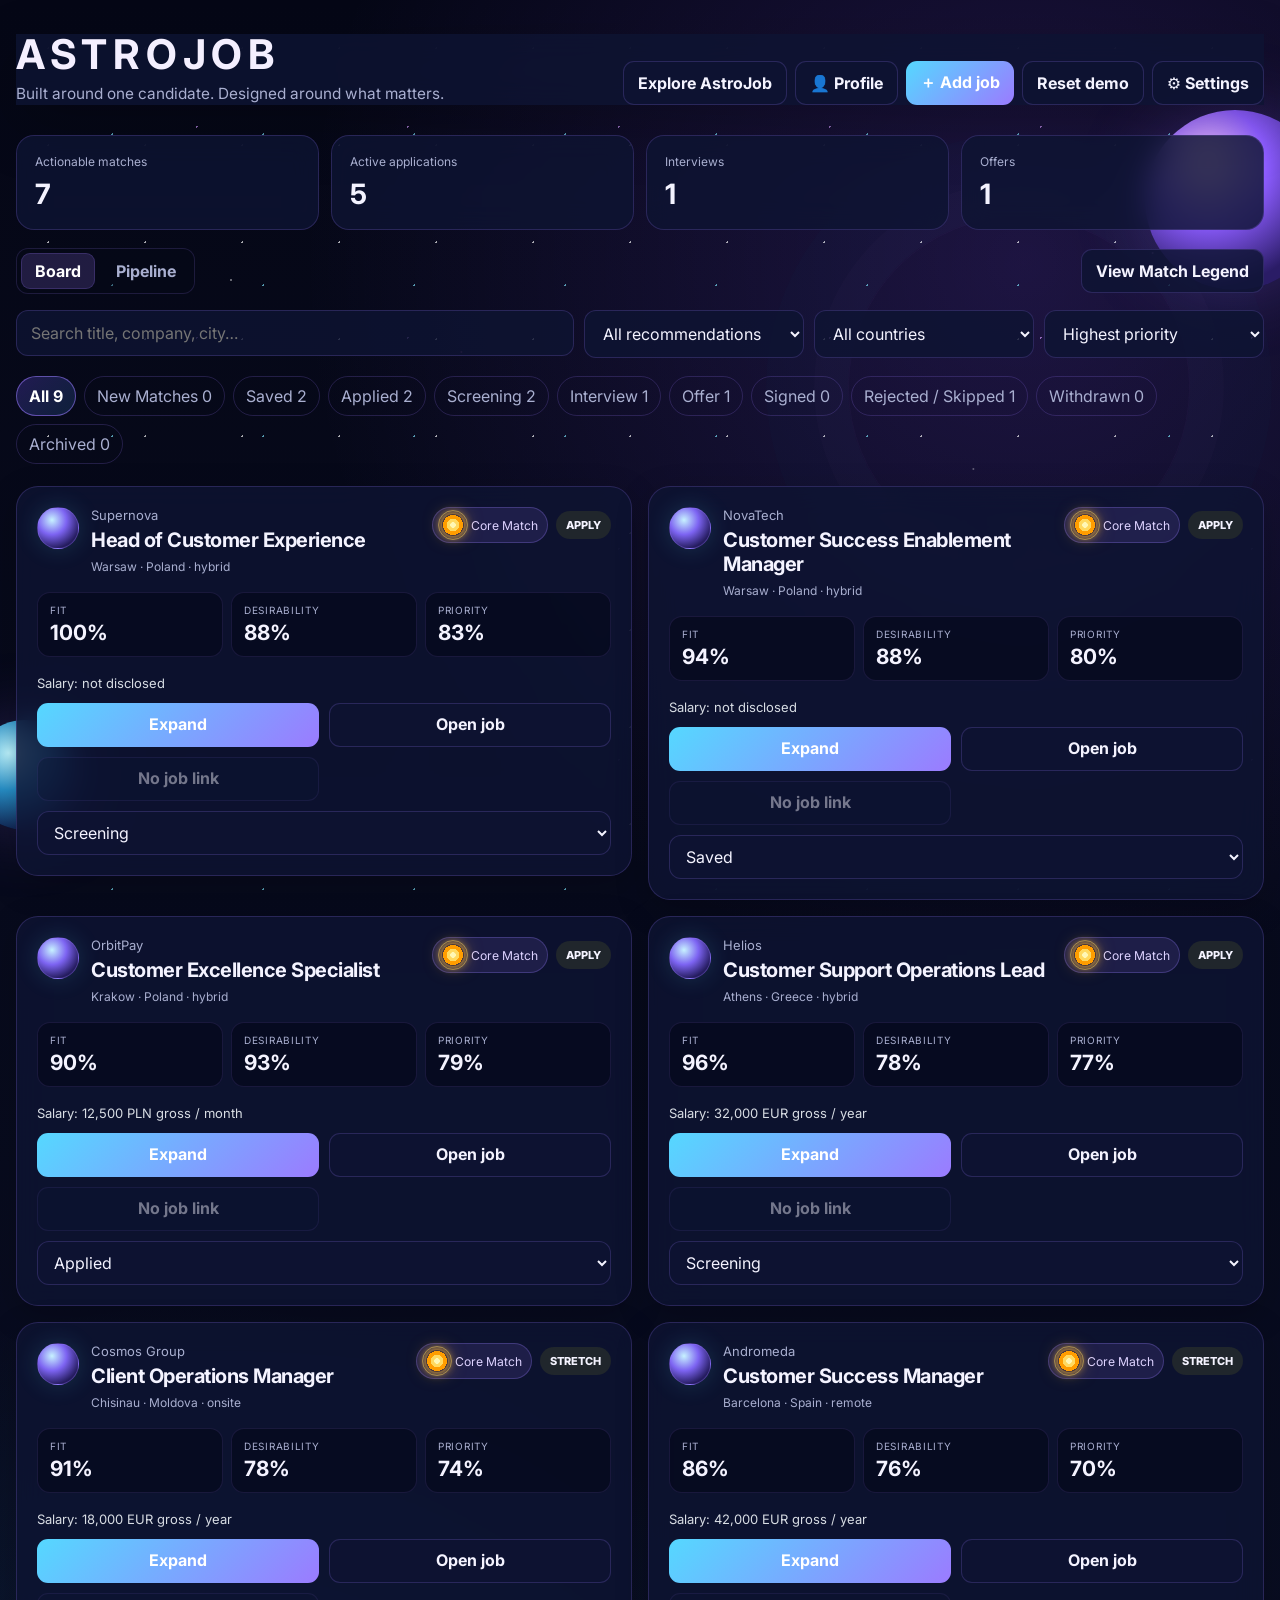
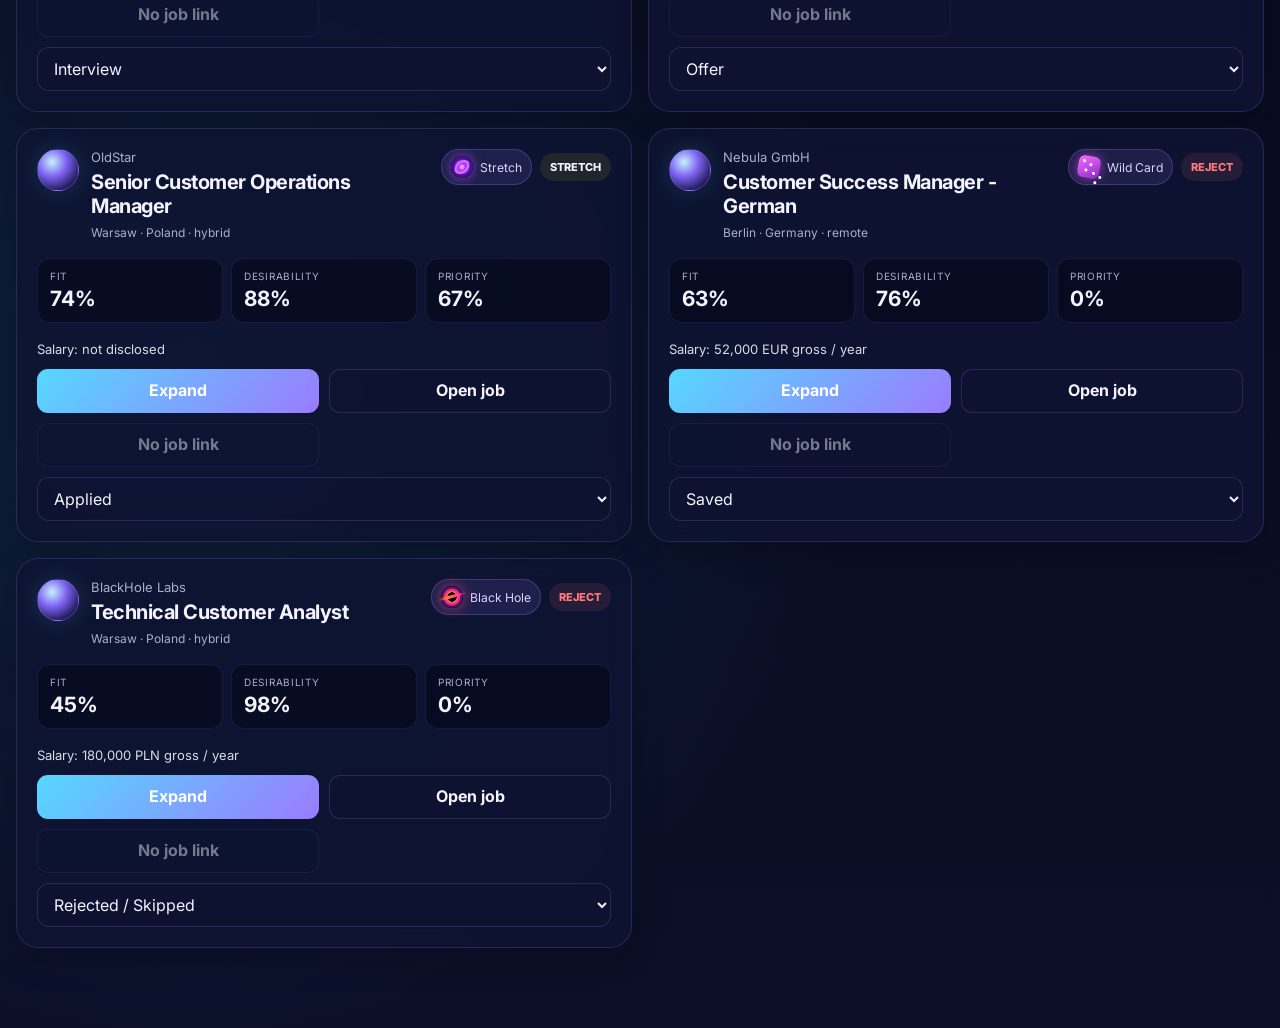
==== projects/astrojob/index.html @ c16ba562 "Expand AstroJob demo roadmap" ====
<!doctype html>
<html lang="en">
<head>
  <meta charset="utf-8" />
  <meta name="viewport" content="width=device-width, initial-scale=1" />
  <title>AstroJob — Personal Job Search</title>
  <link rel="preconnect" href="https://fonts.googleapis.com">
  <link rel="preconnect" href="https://fonts.gstatic.com" crossorigin>
  <link href="https://fonts.googleapis.com/css2?family=Inter:wght@400;500;600;700;800&display=swap" rel="stylesheet">
  <link rel="stylesheet" href="app/board-demo-20260912.css?v=20260912-recover" />
  <link rel="icon" href="data:image/svg+xml,%3Csvg xmlns='http://www.w3.org/2000/svg' viewBox='0 0 64 64'%3E%3Cdefs%3E%3CradialGradient id='g'%3E%3Cstop stop-color='%23f6b7ff'/%3E%3Cstop offset='.55' stop-color='%23936cff'/%3E%3Cstop offset='1' stop-color='%233c2b78'/%3E%3C/radialGradient%3E%3C/defs%3E%3Ccircle cx='32' cy='32' r='15' fill='url(%23g)'/%3E%3Cellipse cx='32' cy='32' rx='28' ry='10' fill='none' stroke='%23d9c4ff' stroke-width='3' transform='rotate(-15 32 32)'/%3E%3Ccircle cx='49' cy='19' r='2' fill='%23fff'/%3E%3C/svg%3E">
</head>
<body><section id="authGate" class="auth-gate" hidden style="display:none"><div class="auth-card"><div class="eyebrow astro-title auth-logo">ASTROJOB</div><p class="auth-kicker">PERSONAL MISSION CONTROL</p><h1>Your job search.<br>Your universe.</h1><p class="auth-copy">Sign in to access your private application board.</p><form id="authForm"><label>Email<input id="authEmail" type="email" autocomplete="email" required placeholder="you@example.com"></label><label>Password<input id="authPassword" type="password" autocomplete="current-password" required minlength="6" placeholder="••••••••"></label><button id="authSubmit" class="button primary" type="submit">Sign in</button><button id="signUpButton" class="button secondary" type="button">Create my account</button><p id="authMessage" class="auth-message"></p></form></div></section><div id="appRoot"><div class="stars"></div><div class="planet planet-one"></div><div class="planet planet-two"></div>
  <div class="satellite-flight" aria-hidden="true" style="position:fixed;left:-140px;bottom:-100px;width:110px;height:72px;pointer-events:none;">
    <svg class="satellite" viewBox="0 0 140 90" width="110" height="72" role="presentation" style="width:110px;height:72px;display:block;">
      <defs>
        <linearGradient id="satBody" x1="0" x2="1"><stop offset="0" stop-color="#d9d5ef"/><stop offset="1" stop-color="#8576ba"/></linearGradient>
        <linearGradient id="satPanel" x1="0" x2="1"><stop offset="0" stop-color="#7b63cf"/><stop offset="1" stop-color="#35285f"/></linearGradient>
      </defs>
      <g transform="translate(70 45) rotate(-18)">
        <rect x="-22" y="-12" width="44" height="24" rx="7" fill="url(#satBody)" stroke="#f1c7ee" stroke-opacity=".45"/>
        <circle cx="0" cy="0" r="8" fill="#2f2748" stroke="#c9b9ff" stroke-width="2"/>
        <rect x="-61" y="-15" width="31" height="30" rx="3" fill="url(#satPanel)" stroke="#b8a8ff" stroke-opacity=".5"/>
        <rect x="30" y="-15" width="31" height="30" rx="3" fill="url(#satPanel)" stroke="#b8a8ff" stroke-opacity=".5"/>
        <path d="M-30 0H-22M22 0H30M0-12V-25" stroke="#d6cff4" stroke-width="3" stroke-linecap="round"/>
        <circle cx="0" cy="-29" r="5" fill="#f0b7dc"/>
      </g>
    </svg>
  </div>
  <main class="shell">
    <header class="topbar">
      <div>
        <div class="eyebrow astro-title">ASTROJOB</div>
        <p class="subtitle astro-tagline">Built around one candidate. Designed around what matters.</p>
      </div>
      <div class="top-actions">
        <button id="howItWorksButton" class="button secondary">Explore AstroJob</button>
        <button id="profileButton" class="button secondary">👤 Profile</button>
        <button id="addJobButton" class="button primary">＋ Add job</button>
        <button id="signOutButton" class="button secondary">Reset demo</button>
        <button id="settingsButton" class="button secondary">⚙ Settings</button>
        <input id="importFile" type="file" accept="application/json" hidden>
        <input id="jobAgentFile" type="file" accept="application/json" hidden>
      </div>
    </header>
    <section class="stats" id="stats" aria-label="Board summary"></section>
    <div class="view-row">
      <nav class="view-switch" id="viewSwitch" aria-label="AstroJob view">
        <button type="button" id="boardViewButton" class="view-button active" data-view="board">Board</button>
        <button type="button" id="pipelineViewButton" class="view-button" data-view="pipeline">Pipeline</button>
      </nav>
      <button type="button" id="matchLegendButton" class="button secondary match-legend-button">View Match Legend</button>
    </div>
    <section class="controls">
      <label class="search-wrap"><span class="sr-only">Search jobs</span><input id="searchInput" type="search" placeholder="Search title, company, city…" /></label>
      <select id="decisionFilter" aria-label="Filter by decision">
        <option value="all">All recommendations</option><option value="APPLY_NOW">Apply now</option><option value="APPLY">Apply</option><option value="STRETCH">Stretch</option><option value="MAYBE">Maybe</option><option value="REJECT">Rejected by rules</option>
      </select>
      <select id="countryFilter" aria-label="Filter by country"><option value="all">All countries</option></select>
      <select id="sortBy" aria-label="Sort jobs"><option value="priority">Highest priority</option><option value="fit">Highest fit</option><option value="newest">Newest found</option></select>
    </section>
    <nav class="tabs" id="tabs" aria-label="Application status"></nav>
    <section id="jobsGrid" class="jobs-grid" aria-live="polite"></section>
    <section id="pipelineView" class="pipeline-view" hidden aria-live="polite"></section>
    <div id="emptyState" class="empty-state" hidden>
      <strong>No jobs here yet.</strong>
      <span>Add a role and AstroJob will score it against your profile and hard rules.</span>
      <button id="emptyAddButton" class="button primary">＋ Add your first job</button>
      <button id="loadDemoButton" class="button secondary">Load demo jobs</button>
    </div>
  </main>
  <template id="jobCardTemplate">
    <article class="job-card">
      <div class="card-head">
        <div class="company-mark" aria-hidden="true"></div>
        <div class="job-title-wrap"><div class="job-company"></div><h2 class="job-title"></h2><div class="job-meta"></div></div>
        <div class="badge-stack"><div class="taxonomy-badge"></div><div class="priority-badge"></div></div>
      </div>
      <div class="scores"><div class="score"><span>Fit</span><strong class="fit-score"></strong></div><div class="score"><span>Desirability</span><strong class="desirability-score"></strong></div><div class="score"><span>Priority</span><strong class="priority-score"></strong></div></div>
      <div class="salary-row"></div><div class="flags"></div>
<div class="intel-panel">
 <div class="intel-scores"><div><span>Tech fit</span><strong class="tech-fit">—</strong></div><div><span>Role fit</span><strong class="role-fit">—</strong></div><div><span>Seniority fit</span><strong class="seniority-fit">—</strong></div><div><span>Language fit</span><strong class="language-fit">—</strong></div></div>
 <div class="intel-section"><h3>Tech Stack / Systems</h3><div class="tech-badges intel-badges"></div></div>
 <div class="intel-columns">
  <div><h3>Matched Skills</h3><div class="matched-badges intel-badges"></div></div>
  <div><h3>Languages Mentioned</h3><div class="language-badges intel-badges"></div></div>
  <div><h3>Mentioned Experience</h3><div class="experience-badges intel-badges"></div></div>
</div>
<div class="intel-section gap-section"><h3>Gaps to Fill</h3><div class="gap-badges intel-badges"></div></div>
</div>
      <details class="match-details"><summary>Why this match</summary><div class="details-grid"><div><h3>Strong signals</h3><ul class="reasons-list"></ul></div><div><h3>Watch-outs</h3><ul class="gaps-list"></ul></div></div></details>
      <div class="job-notes-preview"></div>
      <div class="card-actions">
        <button type="button" class="button primary expand-job">Expand</button>
        <button type="button" class="button secondary open-job">Open job</button>
        <a class="button secondary apply-link" target="_blank" rel="noopener">Open job link</a>
        <button type="button" class="button secondary insight-job">Add additional insights</button>
        <select class="status-select" aria-label="Update job status">
          <option value="new">New</option><option value="saved">Saved</option><option value="applied">Applied</option><option value="screening">Screening</option><option value="interview">Interview</option><option value="offer">Offer</option><option value="signed">Signed</option><option value="rejected">Rejected / Skipped</option><option value="withdrawn">Withdrawn</option><option value="archived">Archived</option>
        </select>
        <input type="text" class="withdrawal-reason" placeholder="Reason (optional)" aria-label="Withdrawal reason" maxlength="240" hidden>
      </div>
    </article>
  </template>

  <dialog id="jobDetailDialog" class="job-detail-dialog">
      <div class="job-detail-shell">
        <button type="button" id="closeJobDetailDialog" class="job-detail-close" aria-label="Close">×</button>
        <div id="jobDetailContent"></div>
      </div>
    </dialog>

  <dialog id="jobDialog" class="job-dialog">
    <form id="jobForm" method="dialog">
      <div class="dialog-head">
        <div>
          <div class="eyebrow">ASTROJOB INPUT</div>
          <h2 id="dialogTitle">Add a job</h2>
        </div>
        <button type="button" id="closeDialog" class="icon-button" aria-label="Close">×</button>
      </div>

      <input type="hidden" id="jobId">
      <div class="form-grid">
        <label class="wide">Job URL
  <div class="url-import-row">
    <input id="jobUrl" type="url" placeholder="https://..." />
    <button type="button" id="importJobUrl" class="button secondary">✨ Import from link</button>
  </div>
  <small id="importJobStatus" class="import-job-status"></small>
</label>
        <label>Job title<input id="jobTitle" required /></label>
        <label>Company<input id="jobCompany" required /></label>
        <label>Country<input id="jobCountry" required placeholder="Poland" /></label>
        <label>City<input id="jobCity" placeholder="Warsaw" /></label>
        <label>Work model<select id="jobWorkModel"><option>On-site</option><option>Hybrid</option><option selected>Remote</option></select></label>
        <label>Posted date<input id="jobPostedAt" type="date" /></label>
        <label>Renewed / reposted<input id="jobRenewedAt" type="date" /></label>
        <label>Salary currency<select id="jobCurrency"><option value="">Undisclosed</option><option>PLN</option><option>EUR</option><option>USD</option><option>GBP</option></select></label>
        <label>Monthly gross<input id="jobMonthly" type="number" min="0" step="1" placeholder="10000" /></label>
        <label>Annual gross<input id="jobAnnual" type="number" min="0" step="1" placeholder="120000" /></label>
        <label>Personal interest<select id="jobInterest"><option value="love">Love this</option><option value="positive" selected>Interested</option><option value="neutral">Neutral</option><option value="low">Not excited</option></select></label>
        <label>Next action date<input id="jobNextAction" type="date" /></label>
        <label class="wide">Languages mentioned<input id="jobLanguages" placeholder="English, Romanian" /></label>
        <label class="wide">Description / requirements<textarea id="jobDescription" rows="8" placeholder="Paste the job description here. AstroJob scores this text."></textarea></label>
        <label class="wide">Your notes<textarea id="jobNotes" rows="4" placeholder="Recruiter, salary discussion, interview notes, concerns, follow-up..."></textarea></label>
      </div>
      <div class="dialog-score" id="dialogScore">Fill in the role and AstroJob will score it when you save.</div>
      <div class="dialog-actions">
        <button type="button" id="deleteJobButton" class="button danger" hidden>Delete</button>
        <div class="dialog-actions-right">
          <button type="button" id="cancelDialog" class="button secondary">Cancel</button>
          <button type="submit" class="button primary">Save & score</button>
        </div>
      </div>
    </form>
  </dialog>
  <dialog id="profileDialog" class="job-dialog profile-dialog">
    <form id="profileForm" method="dialog">
      <div class="dialog-head">
        <div><div class="eyebrow">CANDIDATE PROFILE</div><h2>Your AstroJob profile</h2></div>
        <button type="button" id="closeProfileDialog" class="icon-button" aria-label="Close">×</button>
      </div>
      <p class="profile-help">These settings drive scoring. Edit them whenever your goals, skills or location preferences change.</p>
      <div class="profile-grid">
        <label class="wide">Role families<textarea id="profileRoleFamilies" rows="5" placeholder="customer success, onboarding, operations..."></textarea></label>
        <label class="wide">Strong signals<textarea id="profileStrongSignals" rows="5" placeholder="renewals, Salesforce, CSAT..."></textarea></label>
        <label>Known languages<input id="profileLanguages" placeholder="English, Romanian, Russian, Greek"></label>
        <label>Relevant experience years<input id="profileExperienceYears" type="number" min="0" max="40" step="1"></label>
        <label class="wide">Profile skills<textarea id="profileSkills" rows="5"></textarea></label>
        <label class="wide">Hard technical rejects<input id="profileHardTech" placeholder="python required, advanced python required"></label>
        <label>Max posting age (days)<input id="profileFreshness" type="number" min="1" max="180"></label>
      </div>
      <div class="dialog-actions">
        <button type="button" id="resetProfileButton" class="button secondary">Reset to default</button>
        <div class="dialog-actions-right">
          <button type="button" id="cancelProfileDialog" class="button secondary">Cancel</button>
          <button type="submit" class="button primary">Save profile & rescore</button>
        </div>
      </div>
    </form>
  </dialog></div>

  <dialog id="howItWorksDialog" class="job-dialog how-it-works-dialog">
    <div class="dialog-head">
      <div>
        <div class="eyebrow">ASTROJOB DEMO</div>
        <h2>Explore AstroJob</h2>
      </div>
      <button type="button" id="closeHowItWorksDialog" class="icon-button" aria-label="Close">×</button>
    </div>
    <div class="how-it-works-content">
      <section>
        <h3>What is AstroJob?</h3>
        <p>AstroJob is a candidate-first job search and application workspace. It brings job discovery, fit analysis, application tracking and candidate context into one place, then scores each role against the candidate profile instead of treating every vacancy as equally relevant.</p>
      </section>
      <section>
        <h3>Why was it built?</h3>
        <p>It started as a practical solution to a messy job search: too many roles, different salary and location rules, repeated comparisons, application notes spread across tools, and important experience that a job description or CV match can easily miss. AstroJob was built to make those decisions faster, more consistent and more personal.</p>
      </section>
      <section>
        <h3>How we currently use it</h3>
        <p>A candidate profile defines role families, skills, languages, experience, hard rules and preferences. Jobs can be added manually or imported from a link, then AstroJob parses the role, scores the match and classifies it as Core Match, Transferable, Stretch, Wild Card or Black Hole. The Board is used for discovery and comparison; the Pipeline tracks application progress. Additional Insights can add missing context, rescore a role and save that knowledge to the candidate Memory Core for future matches.</p>
      </section>
      <section>
        <h3>What we intend to add</h3>
        <p>The product is still in Beta. Planned development focuses on smarter and more reliable job-link parsing, automatic job search based on candidate profile criteria, automatic importing from job websites, richer interview tracking, stronger candidate-memory use, improved scoring explanations, application analytics and more automation around the journey from discovering a role to managing the interview process.</p>
      </section>
      <section class="manual-section">
        <h3>Quick user manual</h3>
        <ol>
          <li><strong>Open Profile</strong> to see the candidate information AstroJob uses when evaluating roles.</li>
          <li><strong>Add Job</strong> to enter a role manually or paste a job link and try automatic parsing.</li>
          <li><strong>Check the Board</strong> to compare jobs, scores and match classifications at a glance.</li>
          <li><strong>Expand a job</strong> to see the full fit analysis, gaps, matched skills and supporting detail.</li>
          <li><strong>Add Additional Insights</strong> inside the expanded job when AstroJob is missing relevant candidate experience. The job is rescored and the insight becomes reusable candidate memory.</li>
          <li><strong>Use Pipeline</strong> to track roles through Saved, Applied, Screening, Interview, Offer and later stages. Cards can be moved between stages.</li>
          <li><strong>View Match Legend</strong> whenever you want a quick explanation of the five match types.</li>
          <li><strong>Reset demo</strong> to clear your local changes and restore the original sample jobs.</li>
        </ol>
      </section>
      <div class="demo-privacy-note"><strong>Safe to explore:</strong> this demo uses sample data and stores your demo changes locally in your browser. It does not modify the private AstroJob workspace.</div>
    </div>
  </dialog>

  <dialog id="matchLegendDialog" class="job-dialog match-legend-dialog">
    <div class="dialog-head">
      <div>
        <div class="eyebrow">MATCH LEGEND</div>
        <h2>How AstroJob classifies matches</h2>
      </div>
      <button type="button" id="closeMatchLegendDialog" class="icon-button" aria-label="Close">×</button>
    </div>
    <div class="match-legend-list cosmic-legend">
      <div class="legend-item"><span class="legend-orb core">☀</span><span><strong>Core Match</strong><small>Strong direct fit - prioritize</small></span></div>
      <div class="legend-item"><span class="legend-orb transferable">◒</span><span><strong>Transferable</strong><small>Strong adjacent experience</small></span></div>
      <div class="legend-item"><span class="legend-orb stretch">◉</span><span><strong>Stretch</strong><small>Good fit with some growth</small></span></div>
      <div class="legend-item"><span class="legend-orb wildcard">◆</span><span><strong>Wild Card</strong><small>Interesting non-obvious match</small></span></div>
      <div class="legend-item"><span class="legend-orb blackhole">◉</span><span><strong>Black Hole</strong><small>Poor fit or hard-rule conflict</small></span></div>
    </div>
  </dialog>

  <dialog id="settingsDialog" class="job-dialog settings-dialog">
    <div class="dialog-head">
      <div><div class="eyebrow">ASTROJOB SETTINGS</div><h2>Settings</h2></div>
      <button type="button" id="closeSettingsDialog" class="icon-button" aria-label="Close">×</button>
    </div>
    <p class="profile-help">Backup, restore and maintenance tools for your AstroJob workspace.</p>
    <div class="settings-list">
      <div class="settings-row"><div><strong>Export backup</strong><span>Download your saved jobs as a JSON backup.</span></div><button id="exportButton" class="button secondary">Export</button></div>
      <div class="settings-row"><div><strong>Import backup</strong><span>Restore jobs from an AstroJob JSON backup.</span></div><button id="importButton" class="button secondary">Import</button></div>
    </div>
  </dialog>

  <dialog id="insightDialog" class="job-dialog insight-dialog">
    <form id="insightForm" method="dialog">
      <div class="dialog-head">
        <div>
          <div class="eyebrow">MEMORY CORE</div>
          <h2>Add additional insights</h2>
        </div>
        <button type="button" id="closeInsightDialog" class="icon-button" aria-label="Close">×</button>
      </div>
      <p class="profile-help">Add context AstroJob does not know yet. This job will be rescored immediately, and the insight will become part of your candidate memory for future applications.</p>
      <input type="hidden" id="insightJobId">
      <label class="wide insight-label">What should AstroJob know?
        <textarea id="insightText" rows="7" maxlength="3000" placeholder="Example: I have managed executive stakeholders and multi-team escalations at June Homes, including Product, Engineering, Finance and Legal."></textarea>
      </label>
      <div id="insightHistory" class="insight-history"></div>
      <div class="dialog-actions">
        <div></div>
        <div class="dialog-actions-right">
          <button type="button" id="cancelInsightDialog" class="button secondary">Cancel</button>
          <button type="submit" class="button primary">Save to Memory Core & rescore</button>
        </div>
      </div>
    </form>
  </dialog>
  <script type="module" src="app/board-demo-20260912.js?v=20260912-recover"></script>
</body>
</html>
---- projects/astrojob/app/board-demo-20260912.css ----
:root {
  --bg: #0b0d10;
  --panel: #12151a;
  --panel-2: #171b21;
  --line: #272d36;
  --text: #f3f5f7;
  --muted: #9ca5b3;
  --accent: #b9ff66;
  --accent-ink: #17200e;
  --danger: #ff7a7a;
  --warning: #ffd166;
  --radius: 18px;
}
* { box-sizing: border-box; }
body {
  margin: 0;
  min-height: 100vh;
  font-family: Inter, system-ui, -apple-system, BlinkMacSystemFont, "Segoe UI", sans-serif;
  background: radial-gradient(circle at 12% 0%, #172119 0, transparent 32%), var(--bg);
  color: var(--text);
}
button, input, select { font: inherit; }
.shell { width: calc(100vw - 32px); max-width: none; margin: 0 16px; padding: 34px 0 80px; }
.topbar { display: flex; justify-content: space-between; gap: 24px; align-items: flex-end; }
.eyebrow { color: var(--accent); font-size: 12px; font-weight: 800; letter-spacing: .18em; }
h1 { margin: 8px 0 8px; font-size: clamp(34px, 5vw, 62px); line-height: .98; letter-spacing: -.055em; }
.subtitle { margin: 0; color: var(--muted); max-width: 750px; }
.stats { display: grid; grid-template-columns: repeat(4, minmax(0,1fr)); gap: 12px; margin: 30px 0 18px; }
.stat { padding: 18px; border: 1px solid var(--line); background: rgba(18,21,26,.78); border-radius: var(--radius); }
.stat span { display:block; color: var(--muted); font-size: 12px; margin-bottom: 8px; }
.stat strong { font-size: 28px; letter-spacing: -.03em; }
.controls { display: grid; grid-template-columns: minmax(250px, 1fr) repeat(3, minmax(150px, 220px)); gap: 10px; margin-bottom: 16px; }
input, select { width: 100%; background: var(--panel); color: var(--text); border: 1px solid var(--line); border-radius: 12px; padding: 12px 14px; outline: none; }
input:focus, select:focus { border-color: #8570dd; box-shadow: 0 0 0 3px rgba(155,123,255,.12); }
.tabs { display: flex; gap: 8px; flex-wrap: wrap; margin: 18px 0 22px; }
.tab { border: 1px solid var(--line); color: var(--muted); background: transparent; padding: 9px 12px; border-radius: 999px; cursor: pointer; }
.tab.active { color: #fff; font-weight: 700; }
.jobs-grid { display:grid; grid-template-columns:repeat(3,minmax(0,1fr)); gap:16px; width:100%; align-items:start; }
.job-card { border: 1px solid var(--line); border-radius: 22px; padding: 20px; }
.card-head { display: grid; grid-template-columns: 42px 1fr auto; gap: 12px; align-items: start; }
.company-mark { width: 42px; height: 42px; border-radius: 50%; background: radial-gradient(circle at 35% 30%,#c7f2ff,#7d64f2 38%,#251c5f 75%); border: 1px solid rgba(155,123,255,.35); box-shadow:0 0 25px rgba(85,216,255,.16); }
.job-company { color: var(--muted); font-size: 13px; margin-bottom: 5px; }
.job-title { margin: 0; font-size: 20px; letter-spacing: -.025em; }
.job-meta { color: var(--muted); font-size: 12px; margin-top: 7px; }
.badge-stack{display:flex;gap:8px;flex-wrap:wrap;align-items:center;justify-content:flex-end}
.taxonomy-badge{display:inline-flex;align-items:center;gap:7px;font-size:.76rem;padding:6px 9px;border-radius:999px;background:rgba(155,123,255,.13);border:1px solid rgba(155,123,255,.28);color:#ddd2ff}
.taxonomy-icon{width:22px;height:22px;border-radius:50%;display:inline-block;position:relative;flex:0 0 22px;box-shadow:0 0 12px rgba(255,255,255,.15)}
.taxonomy-icon.core-match{background:radial-gradient(circle at 50% 50%,#fff7b5 0 18%,#ffd95f 19% 40%,#ff9d00 41% 64%,rgba(255,157,0,.2) 65% 100%);box-shadow:0 0 10px #ffbb38,0 0 18px rgba(255,187,56,.55)}
.taxonomy-icon.core-match:after{content:'';position:absolute;inset:-4px;border-radius:50%;border:1px solid rgba(255,218,95,.45)}
.taxonomy-icon.transferable{background:radial-gradient(circle at 35% 30%,#6bf0ff 0 16%,#00a8dd 20% 44%,#073b70 50% 68%,#071629 72%);box-shadow:0 0 12px rgba(58,196,255,.6)}
.taxonomy-icon.transferable:after{content:'';position:absolute;left:-4px;right:-4px;top:9px;height:4px;border:2px solid rgba(62,217,255,.7);border-radius:50%;transform:rotate(-16deg)}
.taxonomy-icon.stretch{background:radial-gradient(circle at 50% 50%,#fb8cff 0 10%,#9d45ff 20% 40%,#4a0e93 52% 67%,#09051f 72%);box-shadow:0 0 12px rgba(176,78,255,.65)}
.taxonomy-icon.stretch:after{content:'';position:absolute;inset:4px;border-radius:50%;border:2px solid rgba(255,130,255,.75);transform:skew(-22deg)}
.taxonomy-icon.wild-card{border-radius:6px;background:linear-gradient(145deg,#f870ff,#8d26ca);box-shadow:0 0 12px rgba(235,90,255,.55);transform:rotate(10deg)}
.taxonomy-icon.wild-card:before,.taxonomy-icon.wild-card:after{content:'';position:absolute;width:3px;height:3px;border-radius:50%;background:#fff;box-shadow:7px 3px #fff,3px 9px #fff}
.taxonomy-icon.wild-card:before{left:4px;top:4px}.taxonomy-icon.wild-card:after{right:4px;bottom:4px}
.taxonomy-icon.black-hole{background:radial-gradient(circle,#050208 0 29%,#ff6a33 31% 38%,#f12983 42% 50%,#51156f 58% 65%,#060716 70%);box-shadow:0 0 13px rgba(255,64,128,.6)}
.taxonomy-icon.black-hole:after{content:'';position:absolute;left:-4px;right:-4px;top:9px;height:3px;border-radius:50%;background:linear-gradient(90deg,transparent,#ff7b37,#ff3ea5,transparent);transform:rotate(-15deg)}
.priority-badge { white-space: nowrap; border-radius: 999px; padding: 7px 10px; font-size: 11px; font-weight: 800; background: #20262c; }
.priority-badge.hot { background: linear-gradient(135deg,#ff72d2,#9b7bff); color:#fff; box-shadow:0 0 18px rgba(255,114,210,.22); }
.priority-badge.reject { color: var(--danger); background: rgba(255,122,122,.1); }
.scores { display: grid; grid-template-columns: repeat(3,1fr); gap: 8px; margin: 18px 0 12px; }
.score { padding: 11px 12px; background: rgba(5,7,22,.55); border: 1px solid rgba(154,123,255,.12); border-radius: 13px; }
.score span { display: block; color: var(--muted); font-size: 10px; text-transform: uppercase; letter-spacing: .07em; }
.score strong { display: block; font-size: 21px; margin-top: 4px; }
.salary-row { color: #d8dde4; font-size: 13px; margin: 8px 0; }
.flags { display:flex; gap:6px; flex-wrap:wrap; margin: 10px 0 2px; }
.flag { font-size: 10px; padding: 5px 7px; border-radius: 7px; background: rgba(255,209,102,.1); color: var(--warning); border: 1px solid rgba(255,209,102,.22); }
.match-details { border-top: 1px solid var(--line); border-bottom: 1px solid var(--line); margin: 15px 0; padding: 12px 0; }
.match-details summary { cursor:pointer; color:#dfe4ea; font-weight:600; font-size:13px; }
.details-grid { display:grid; grid-template-columns: 1fr 1fr; gap:20px; padding-top:12px; }
.details-grid h3 { font-size:11px; text-transform:uppercase; color:var(--muted); letter-spacing:.07em; margin:0 0 8px; }
ul { margin:0; padding-left:18px; color:#c9d0d9; font-size:12px; line-height:1.55; }
.card-actions { display:grid; grid-template-columns: 1fr 180px; gap:10px; align-items:center; }
.button { display:inline-flex; justify-content:center; align-items:center; text-decoration:none; border:0; border-radius:11px; padding:11px 14px; cursor:pointer; font-weight:700; }
.button.primary { background: linear-gradient(135deg,#55d8ff,#9b7bff); color: #fff; }
.button.secondary { color: var(--text); background: var(--panel); border:1px solid var(--line); }
.apply-link.disabled { pointer-events:none; opacity:.45; }
.empty-state { padding: 70px 20px; text-align:center; color:var(--muted); border:1px dashed var(--line); border-radius:var(--radius); }
.sr-only { position:absolute; width:1px; height:1px; padding:0; margin:-1px; overflow:hidden; clip:rect(0,0,0,0); white-space:nowrap; border:0; }

:root{--space:#050716;--space2:#0b1028;--panel:rgba(14,20,50,.82);--line:rgba(154,123,255,.2);--glow:#9b7bff;--cyan:#55d8ff;--pink:#ff72d2;--text:#f4f3ff;--muted:#a9afd0}
body{background:radial-gradient(circle at 80% 10%,rgba(137,76,255,.18),transparent 28%),radial-gradient(circle at 15% 75%,rgba(42,176,255,.12),transparent 30%),linear-gradient(180deg,var(--space),var(--space2));color:var(--text);min-height:100vh;position:relative;overflow-x:hidden}
.stars{position:fixed;inset:0;pointer-events:none;opacity:.65;background-image:radial-gradient(circle,#fff 1px,transparent 1px),radial-gradient(circle,#7ee8ff 1px,transparent 1px),radial-gradient(circle,#d39cff 1px,transparent 1px);background-size:97px 97px,151px 151px,211px 211px;background-position:0 0,37px 59px,91px 21px;z-index:-3}
.planet{position:fixed;border-radius:50%;pointer-events:none;z-index:-2;filter:blur(.1px);box-shadow:0 0 70px rgba(149,104,255,.25)}
.planet-one{width:180px;height:180px;right:-45px;top:110px;background:radial-gradient(circle at 35% 30%,#ffd2ff,#8c5cff 34%,#2a1c66 72%)}
.planet-two{width:110px;height:110px;left:-30px;bottom:70px;background:radial-gradient(circle at 35% 30%,#bdf5ff,#278fc7 35%,#10204e 75%)}
header,.job-card,.stat{background:var(--panel)!important;border-color:var(--line)!important;backdrop-filter:blur(14px)}
header{box-shadow:0 20px 60px rgba(0,0,0,.22)}
h1{letter-spacing:-.04em;text-shadow:0 0 24px rgba(155,123,255,.25)}
.job-card{box-shadow:0 10px 34px rgba(0,0,0,.2);transition:.2s ease}
.job-card:hover{transform:translateY(-3px);border-color:rgba(155,123,255,.5)!important;box-shadow:0 14px 40px rgba(47,33,112,.32)}
.tab.active{background:linear-gradient(135deg,rgba(118,82,255,.25),rgba(64,170,255,.15))!important;border-color:rgba(155,123,255,.55)!important}
button,select,input,.apply-link{border-color:var(--line)!important}

@media (max-width: 920px) {
  .stats { grid-template-columns: repeat(2,1fr); }
  .controls { grid-template-columns: 1fr 1fr; }
  .jobs-grid { grid-template-columns: 1fr; }
}
@media (max-width: 600px) {
  .shell { width:calc(100vw - 24px); max-width:none; margin:0 12px; padding-top:24px; }
  .topbar { align-items:flex-start; flex-direction:column; }
  .controls { grid-template-columns:1fr; }
  .stats { grid-template-columns:1fr 1fr; }
  .card-head { grid-template-columns: 38px 1fr; }
  .badge-stack { grid-column:2; justify-content:flex-start; }
  .details-grid { grid-template-columns:1fr; }
  .card-actions { grid-template-columns:1fr; }
}
/* Ambient space motion — intentionally subtle and entirely behind the UI */
.stars{
  animation:starDrift 42s ease-in-out infinite alternate, starBreath 9s ease-in-out infinite;
}
.stars::before,
.stars::after{
  content:"";
  position:absolute;
  border-radius:50%;
  pointer-events:none;
}
.stars::before{
  width:340px;height:340px;
  right:7%;top:24%;
  border:1px solid rgba(190,153,255,.055);
  box-shadow:
    0 0 0 34px rgba(190,153,255,.025),
    0 0 0 82px rgba(85,216,255,.018);
  animation:orbitFloat 24s ease-in-out infinite alternate;
}
.stars::after{
  width:2px;height:2px;
  left:18%;top:31%;
  background:rgba(255,255,255,.8);
  box-shadow:
    18vw 8vh 0 rgba(255,114,210,.55),
    39vw -12vh 0 rgba(126,232,255,.55),
    58vw 21vh 0 rgba(255,255,255,.5),
    72vw -3vh 0 rgba(211,156,255,.55);
  animation:twinkleField 7s ease-in-out infinite;
}
.planet-one{animation:planetHoverOne 18s ease-in-out infinite alternate}
.planet-two{animation:planetHoverTwo 22s ease-in-out infinite alternate}
@keyframes starDrift{
  from{background-position:0 0,37px 59px,91px 21px}
  to{background-position:18px 10px,24px 74px,104px 8px}
}
@keyframes starBreath{0%,100%{opacity:.52}50%{opacity:.68}}
@keyframes twinkleField{0%,100%{opacity:.35}45%{opacity:.8}52%{opacity:.45}72%{opacity:.7}}
@keyframes orbitFloat{from{transform:translate3d(0,0,0) rotate(-5deg)}to{transform:translate3d(-22px,14px,0) rotate(5deg)}}
@keyframes planetHoverOne{from{transform:translate3d(0,0,0)}to{transform:translate3d(-12px,16px,0)}}
@keyframes planetHoverTwo{from{transform:translate3d(0,0,0)}to{transform:translate3d(14px,-12px,0)}}
@media(prefers-reduced-motion:reduce){
  .stars,.stars::before,.stars::after,.planet-one,.planet-two{animation:none!important}
}

/* Satellite pass */
.satellite-flight{
  position:fixed;left:-140px;bottom:-100px;width:110px;height:72px;
  z-index:-1;pointer-events:none;opacity:.86;
  filter:drop-shadow(0 0 14px rgba(202,157,255,.28));
  animation:satellitePass 14s linear infinite;
}
.satellite{width:100%;height:100%;display:block}
@keyframes satellitePass{
  0%{transform:translate(0,0) rotate(-8deg);opacity:0}
  2%{opacity:.88}
  26%{transform:translate(calc(100vw + 260px),calc(-100vh - 220px)) rotate(8deg);opacity:.88}
  29%{opacity:0}
  100%{transform:translate(calc(100vw + 260px),calc(-100vh - 220px)) rotate(8deg);opacity:0}
}
@media(max-width:700px){.satellite-flight{width:86px;height:56px;animation-duration:15s}}
@media(prefers-reduced-motion:reduce){.satellite-flight{display:none}}

/* AstroJob title hierarchy */
.astro-title{
  font-size:clamp(24px,3vw,38px);
  line-height:1;
  font-weight:700;
  letter-spacing:.14em;
  color:transparent;
  background:linear-gradient(105deg,#f4efff 0%,#f4efff 38%,#d9b8ff 46%,#fff 50%,#f0a9db 54%,#f4efff 62%,#f4efff 100%);
  background-size:240% 100%;
  background-position:120% 0;
  -webkit-background-clip:text;
  background-clip:text;
  animation:astroTitleSweep 12s ease-in-out infinite;
}
.mission-title{
  font-size:clamp(20px,2.4vw,30px);
  line-height:1.15;
  margin:.42rem 0 .55rem;
  font-weight:600;
  letter-spacing:-.025em;
}
@keyframes astroTitleSweep{
  0%,8%{background-position:120% 0}
  24%{background-position:-120% 0}
  100%{background-position:-120% 0}
}
@media(prefers-reduced-motion:reduce){
  .astro-title{animation:none;background-position:50% 0}
}

.astro-title{
  font-size:clamp(26px,3.2vw,42px);
  font-weight:700;
  letter-spacing:.14em;
}
.astro-tagline{
  margin-top:.5rem;
  font-size:clamp(13px,1.2vw,16px);
  line-height:1.45;
  max-width:680px;
}

/* Phase 1 — personal job tracker */
.top-actions{display:flex;gap:8px;flex-wrap:wrap;justify-content:flex-end}
.empty-state{display:flex;flex-direction:column;align-items:center;gap:12px}
.empty-state[hidden]{display:none}
.empty-state strong{font-size:18px;color:var(--text)}
.empty-state span{max-width:560px}
.job-notes-preview{min-height:0;color:var(--muted);font-size:12px;line-height:1.5;margin:10px 0 0}
.job-notes-preview:not(:empty){padding:10px 12px;border:1px solid rgba(154,123,255,.13);background:rgba(5,7,22,.38);border-radius:11px}

.button.danger{background:rgba(255,122,122,.11);border:1px solid rgba(255,122,122,.28);color:#ffaaaa}
.job-dialog{width:min(860px,calc(100% - 28px));max-height:90vh;border:1px solid rgba(154,123,255,.28);border-radius:24px;background:linear-gradient(180deg,rgba(13,17,42,.98),rgba(7,10,28,.98));color:var(--text);padding:0;box-shadow:0 30px 100px rgba(0,0,0,.6)}
.job-dialog::backdrop{background:rgba(2,3,12,.72);backdrop-filter:blur(8px)}
.job-dialog form{padding:24px}
.dialog-head{display:flex;justify-content:space-between;align-items:flex-start;gap:20px;margin-bottom:20px}
.dialog-head h2{margin:6px 0 0;font-size:30px}
.icon-button{width:38px;height:38px;border-radius:50%;border:1px solid var(--line);background:rgba(255,255,255,.03);color:var(--text);font-size:24px;cursor:pointer}
.form-grid{display:grid;grid-template-columns:repeat(2,minmax(0,1fr));gap:13px}
.form-grid label{display:grid;gap:7px;color:#cbd2e2;font-size:12px;font-weight:600}
.form-grid .wide{grid-column:1/-1}
textarea{width:100%;resize:vertical;background:var(--panel);color:var(--text);border:1px solid var(--line);border-radius:12px;padding:12px 14px;outline:none;font:inherit;line-height:1.5}
textarea:focus{border-color:#8570dd;box-shadow:0 0 0 3px rgba(155,123,255,.12)}
.dialog-score{margin-top:16px;padding:13px 15px;border-radius:13px;background:rgba(155,123,255,.08);border:1px solid rgba(155,123,255,.18);color:#dcd5ff;font-size:12px}
.dialog-actions{display:flex;justify-content:space-between;gap:12px;align-items:center;margin-top:18px}
.dialog-actions-right{display:flex;gap:8px;margin-left:auto}
@media(max-width:700px){
  .top-actions{justify-content:flex-start}
  .form-grid{grid-template-columns:1fr}
  .form-grid .wide{grid-column:auto}
  .card-actions{grid-template-columns:1fr}
  .job-dialog form{padding:18px}
}

/* Private authentication gate */
.auth-gate{min-height:100vh;display:grid;place-items:center;padding:24px;position:relative;z-index:5}
.auth-card{width:min(460px,100%);padding:34px;border:1px solid rgba(154,123,255,.28);border-radius:26px;background:linear-gradient(180deg,rgba(14,20,50,.94),rgba(7,10,28,.96));box-shadow:0 28px 90px rgba(0,0,0,.52);backdrop-filter:blur(18px)}
.auth-logo{font-size:42px!important}
.auth-kicker{margin:10px 0 24px;color:#a9afd0;font-size:11px;letter-spacing:.16em;font-weight:700}
.auth-card h1{font-size:clamp(34px,8vw,52px);margin:0 0 12px}
.auth-copy{color:var(--muted);margin:0 0 24px}
.auth-card form{display:grid;gap:12px}
.auth-card label{display:grid;gap:7px;color:#cbd2e2;font-size:12px;font-weight:600}
.auth-message{min-height:18px;margin:2px 0 0;color:#c9bfff;font-size:12px;line-height:1.45}
.auth-message.error{color:#ffaaaa}
.auth-message.success{color:#b9ffcc}

.auth-gate{min-height:100vh;display:grid;place-items:center;padding:24px;position:relative;z-index:5}
.auth-card{width:min(460px,100%);padding:34px;border:1px solid rgba(154,123,255,.28);border-radius:26px;background:linear-gradient(180deg,rgba(14,20,50,.94),rgba(7,10,28,.96));box-shadow:0 28px 90px rgba(0,0,0,.52);backdrop-filter:blur(18px)}
.auth-logo{font-size:42px!important}.auth-kicker{margin:10px 0 24px;color:#a9afd0;font-size:11px;letter-spacing:.16em;font-weight:700}
.auth-card h1{font-size:clamp(34px,8vw,52px);margin:0 0 12px}.auth-copy{color:var(--muted);margin:0 0 24px}
.auth-card form{display:grid;gap:12px}.auth-card label{display:grid;gap:7px;color:#cbd2e2;font-size:12px;font-weight:600}
.auth-message{min-height:18px;margin:2px 0 0;color:#c9bfff;font-size:12px;line-height:1.45}.auth-message.error{color:#ffaaaa}.auth-message.success{color:#b9ffcc}

/* intelligence-release: 2026-09-04 */

/* Intelligence Layer */
.intel-panel{margin:16px 0 4px;padding:15px;border:1px solid rgba(154,123,255,.18);border-radius:14px;background:rgba(5,7,22,.3)}
.intel-scores{display:grid;grid-template-columns:repeat(4,1fr);gap:8px;margin-bottom:15px}.intel-scores>div{padding:9px 10px;border:1px solid rgba(255,255,255,.06);border-radius:10px;background:rgba(255,255,255,.025)}.intel-scores span{display:block;font-size:9px;text-transform:uppercase;letter-spacing:.09em;color:var(--muted)}.intel-scores strong{display:block;margin-top:3px;font-size:17px}.intel-panel h3{margin:0 0 7px;font-size:10px;text-transform:uppercase;letter-spacing:.09em;color:#aeb5ce}.intel-badges{display:flex;flex-wrap:wrap;gap:6px}.intel-badge{padding:5px 8px;border-radius:999px;font-size:10px;border:1px solid rgba(255,255,255,.1);background:rgba(255,255,255,.035)}.intel-badge.match{color:#bff5ff;border-color:rgba(85,216,255,.28)}.intel-badge.transfer{color:#e5c5ff;border-color:rgba(196,108,255,.3)}.intel-badge.learning{color:#ffe1a6;border-color:rgba(255,213,128,.3)}.intel-badge.gap{color:#ffb8b8;border-color:rgba(255,122,122,.28)}.intel-columns{display:grid;grid-template-columns:repeat(3,1fr);gap:12px;margin-top:14px}.intel-empty{font-size:10px;color:#707995}@media(max-width:700px){.intel-scores{grid-template-columns:repeat(2,1fr)}.intel-columns{grid-template-columns:1fr}}


/* Intelligence panel spacing — roomier scan layout */
.intel-panel{padding:22px 22px 24px;margin:20px 0 8px}
.intel-panel h3{margin:0 0 10px}
.intel-scores{gap:12px;margin-bottom:22px}
.intel-columns{grid-template-columns:1.05fr 1.05fr 1.1fr;gap:28px;margin-top:20px;align-items:start}
.intel-columns>div{min-width:0}
.intel-badges{gap:8px;row-gap:9px}
.intel-badge{padding:6px 10px}
.intel-section.gap-section{margin-top:24px;padding-top:18px;border-top:1px solid rgba(154,123,255,.13)}
@media(max-width:900px){.intel-columns{gap:18px}}
@media(max-width:700px){.intel-panel{padding:17px}.intel-columns{grid-template-columns:1fr;gap:20px}.intel-section.gap-section{margin-top:20px}}

.profile-dialog{width:min(980px,94vw)}
.profile-help{color:var(--muted);margin:0 0 18px;line-height:1.5}
.profile-grid{display:grid;grid-template-columns:repeat(2,minmax(0,1fr));gap:12px}
.profile-grid label{display:grid;gap:7px;color:#c9c9df;font-size:12px}
.profile-grid .wide{grid-column:1/-1}
.profile-grid textarea{width:100%;background:var(--panel);color:var(--text);border:1px solid var(--line);border-radius:12px;padding:12px 14px;resize:vertical;outline:none}
.profile-grid textarea:focus{border-color:#8570dd;box-shadow:0 0 0 3px rgba(155,123,255,.12)}
@media(max-width:700px){.profile-grid{grid-template-columns:1fr}.profile-grid .wide{grid-column:auto}}

.insight-dialog{width:min(820px,94vw)}
.insight-label{display:grid;gap:8px;color:#c9c9df;font-size:12px}
.insight-label textarea{width:100%;background:var(--panel);color:var(--text);border:1px solid var(--line);border-radius:12px;padding:14px;resize:vertical;outline:none}
.insight-label textarea:focus{border-color:#8570dd;box-shadow:0 0 0 3px rgba(155,123,255,.12)}
.insight-history{margin:16px 0 4px;display:grid;gap:8px}
.insight-history-title{font-size:11px;text-transform:uppercase;letter-spacing:.09em;color:var(--muted)}
.memory-item{display:grid;grid-template-columns:1fr auto;gap:10px;align-items:start;padding:10px 12px;border:1px solid rgba(154,123,255,.16);border-radius:12px;background:rgba(7,9,24,.45);color:#d9dcef;font-size:12px;line-height:1.5}
.memory-delete{border:0;background:transparent;color:#9ca5b3;cursor:pointer;font-size:18px;line-height:1}
.memory-delete:hover{color:var(--danger)}
.insight-job{white-space:nowrap}
@media(max-width:700px){.insight-job{white-space:normal}}

@media(max-width:900px){.card-actions{grid-template-columns:1fr 1fr}.card-actions .status-select{grid-column:1/-1}}

.view-switch{display:flex;gap:7px;margin:18px 0 16px;padding:4px;width:max-content;border:1px solid rgba(154,123,255,.16);border-radius:12px;background:rgba(7,9,24,.35)}
.view-button{border:0;background:transparent;color:var(--muted);padding:8px 14px;border-radius:9px;font-weight:700;cursor:pointer}
.view-button.active{color:#fff;background:rgba(155,123,255,.18);box-shadow:inset 0 0 0 1px rgba(155,123,255,.2)}
.pipeline-view{overflow-x:auto;padding:4px 0 22px}
.pipeline-board{display:grid;grid-template-columns:repeat(9,minmax(210px,1fr));gap:12px;min-width:1980px;align-items:start}
.pipeline-lane{min-height:520px}
.pipeline-lane-head{display:flex;justify-content:space-between;align-items:center;padding:0 4px 10px;margin-bottom:10px;border-bottom:2px solid rgba(155,123,255,.36);text-transform:uppercase;letter-spacing:.12em;font-size:11px;color:#c8c4db}
.pipeline-lane-head strong{font-size:12px;color:var(--muted)}
.lane-applied .pipeline-lane-head{border-color:#58a4ff}.lane-screening .pipeline-lane-head{border-color:#8d7cff}.lane-interview .pipeline-lane-head{border-color:#b25cff}.lane-offer .pipeline-lane-head{border-color:#4bd1a0}.lane-signed .pipeline-lane-head{border-color:#ffae55}.lane-rejected .pipeline-lane-head{border-color:#ff7272}.lane-withdrawn .pipeline-lane-head,.lane-archived .pipeline-lane-head{border-color:#788097}
.pipeline-cards{display:grid;gap:10px}
.pipeline-card{display:grid;text-align:left;gap:8px;padding:14px;border:1px solid rgba(154,123,255,.16);border-radius:13px;background:rgba(14,20,50,.72);color:var(--text);cursor:pointer;min-height:142px;box-shadow:0 8px 22px rgba(0,0,0,.12)}
.pipeline-card:hover{transform:translateY(-2px);border-color:rgba(155,123,255,.45)}
.pipeline-card strong{font-size:14px;line-height:1.2}.pipeline-role{font-size:12px;color:var(--muted);line-height:1.35;min-height:32px}
.pipeline-fit{height:5px;background:rgba(255,255,255,.08);border-radius:999px;overflow:hidden;margin-top:2px}.pipeline-fit i{display:block;height:100%;background:linear-gradient(90deg,#55d8ff,#9b7bff);border-radius:999px}
.pipeline-card small,.pipeline-card time{font-size:10px;color:#8f96b3}.pipeline-empty{height:84px;display:grid;place-items:center;border:1px dashed rgba(154,123,255,.15);border-radius:12px;color:#777f99;font-size:11px;text-transform:uppercase}
.settings-note{font-size:12px;color:#9ce6ba;line-height:1.45;padding:0 2px}
@media(max-width:700px){.view-switch{width:100%}.view-button{flex:1}.pipeline-board{grid-template-columns:repeat(9,190px);min-width:1800px}}


/* Settings — compact maintenance panel */
.settings-dialog{
  width:min(720px,calc(100vw - 32px));
  max-height:86vh;
  padding:0;
  border:1px solid rgba(154,123,255,.28);
  border-radius:22px;
  background:rgba(10,13,34,.98);
  color:var(--text);
  box-shadow:0 30px 90px rgba(0,0,0,.48),0 0 50px rgba(112,78,255,.08);
}
.settings-dialog::backdrop{background:rgba(2,4,15,.7);backdrop-filter:blur(5px)}
.settings-dialog>.dialog-head{padding:22px 24px 0}
.settings-dialog>.profile-help{margin:8px 24px 20px;max-width:560px;font-size:13px;line-height:1.55}
.settings-list{display:grid;gap:10px;padding:0 24px 24px}
.settings-row{
  display:grid;
  grid-template-columns:minmax(0,1fr) auto;
  gap:20px;
  align-items:center;
  padding:15px 16px;
  border:1px solid rgba(154,123,255,.16);
  border-radius:14px;
  background:rgba(255,255,255,.025);
}
.settings-row>div{display:grid;gap:4px;min-width:0}
.settings-row strong{display:block;font-size:13px;color:#f4f3ff}
.settings-row span{display:block;color:var(--muted);font-size:12px;line-height:1.45}
.settings-row .button{min-width:128px;white-space:nowrap}
.settings-note{margin:-6px 24px 22px;color:#9ce6ba;font-size:12px;line-height:1.45}
@media(max-width:620px){
  .settings-dialog>.dialog-head{padding:18px 18px 0}
  .settings-dialog>.profile-help{margin:8px 18px 16px}
  .settings-list{padding:0 18px 18px}
  .settings-row{grid-template-columns:1fr}
  .settings-row .button{width:100%}
  .settings-note{margin:-4px 18px 18px}
}

/* Compact job cards + expanded detail */
.jobs-grid{align-items:start}
.job-card{display:flex;flex-direction:column}
.job-card>.intel-panel,
.job-card>.match-details,
.job-card>.job-notes-preview{display:none}
.job-card>.card-actions{margin-top:auto}
.job-card{min-height:0}
.job-card .card-head{min-height:62px}
.job-card .scores{margin-bottom:10px}
.job-card .salary-row{min-height:20px}
.job-card .flags{min-height:0}

.card-actions .button{min-height:44px}
.job-detail-dialog{
  width:min(1180px,96vw);
  max-width:none;
  height:min(92vh,1100px);
  max-height:none;
  padding:0;
  border:1px solid rgba(154,123,255,.3);
  border-radius:24px;
  background:rgba(7,10,28,.985);
  color:var(--text);
  box-shadow:0 30px 100px rgba(0,0,0,.6);
  overflow:hidden;
}
.job-detail-dialog::backdrop{background:rgba(1,3,12,.78);backdrop-filter:blur(7px)}
.job-detail-shell{position:relative;height:100%;overflow:auto;padding:28px}
.job-detail-close{
  position:sticky;top:0;float:right;z-index:20;
  width:42px;height:42px;border-radius:50%;
  border:1px solid rgba(154,123,255,.28);
  background:rgba(15,18,45,.92);color:#fff;
  font-size:26px;line-height:1;cursor:pointer
}
.expanded-card{
  width:100%;min-height:0!important;padding:26px!important;
  border:0!important;background:transparent!important;box-shadow:none!important;
}
.expanded-card>.intel-panel,
.expanded-card>.match-details,
.expanded-card>.job-notes-preview{display:block}
.expanded-card>.card-actions{margin-top:18px}
.expanded-card .scores{grid-template-columns:repeat(3,1fr)}
.expanded-card .card-head{padding-right:58px}
@media(max-width:1050px){
  .card-actions{grid-template-columns:1fr 1fr}
  .card-actions .status-select{grid-column:1/-1}
}
@media(max-width:700px){
  .job-detail-dialog{width:100vw;height:100vh;border-radius:0}
  .job-detail-shell{padding:16px}
  .expanded-card{padding:14px!important}
  .expanded-card .scores{grid-template-columns:1fr}
  .card-actions{grid-template-columns:1fr}
  .card-actions .status-select{grid-column:auto}
}

/* Compact card action layout */
.job-card .card-actions{
  display:grid;
  grid-template-columns:repeat(2,minmax(0,1fr));
  gap:10px;
  align-items:stretch;
}
.job-card .card-actions .button,
.job-card .card-actions .status-select{
  width:100%;
  min-width:0;
  min-height:44px;
  height:44px;
  padding:10px 12px;
  white-space:nowrap;
  line-height:1.1;
}
.job-card .card-actions .apply-link{
  display:flex;
  align-items:center;
  justify-content:center;
  overflow:hidden;
  text-overflow:ellipsis;
}
.job-card .card-actions .status-select{
  grid-column:1/-1;
}
.job-card .card-actions .insight-job{
  grid-column:1/-1;
}
.job-card .card-actions .expand-job,
.job-card .card-actions .open-job{
  min-width:0;
}
@media(max-width:1350px){
  .jobs-grid{grid-template-columns:repeat(2,minmax(0,1fr))}
}
@media(max-width:820px){
  .jobs-grid{grid-template-columns:1fr}
}

/* Pipeline kanban v2 */
.pipeline-view{overflow-x:auto;padding:8px 0 26px}
.pipeline-toolbar{display:flex;justify-content:space-between;gap:24px;align-items:flex-end;margin:18px 0 20px}
.pipeline-toolbar h2{margin:0 0 6px;font-size:28px;letter-spacing:-.035em}
.pipeline-toolbar p{margin:0;color:var(--muted);font-size:13px}
.pipeline-toolbar-actions{display:flex;gap:10px;align-items:center}
.pipeline-toolbar-actions select{min-width:170px}
.pipeline-board{display:grid;grid-template-columns:repeat(9,minmax(230px,1fr));gap:12px;min-width:2220px;align-items:start;padding-bottom:8px}
.pipeline-lane{min-height:560px;border:1px solid rgba(154,123,255,.16);border-radius:16px;background:rgba(7,11,31,.46);overflow:hidden;transition:.18s ease}
.pipeline-lane.drag-over{border-color:rgba(104,174,255,.72);box-shadow:inset 0 0 0 2px rgba(104,174,255,.18)}
.pipeline-lane-head{display:flex;justify-content:space-between;align-items:center;padding:13px 14px;border-bottom:1px solid rgba(154,123,255,.12);background:rgba(255,255,255,.02)}
.pipeline-lane-title{display:flex;gap:8px;align-items:center;font-size:12px;font-weight:800;letter-spacing:.01em}
.pipeline-lane-title i{width:10px;height:10px;border-radius:50%;background:#8790a8;box-shadow:0 0 12px currentColor}
.pipeline-lane-head strong{font-size:11px;color:#c8cce0;background:rgba(255,255,255,.06);padding:4px 7px;border-radius:999px}
.lane-applied .pipeline-lane-title i{background:#4d9cff}.lane-screening .pipeline-lane-title i{background:#6e70ff}.lane-interview .pipeline-lane-title i{background:#b14fff}.lane-offer .pipeline-lane-title i{background:#4ed0a1}.lane-signed .pipeline-lane-title i{background:#f0c14b}.lane-rejected .pipeline-lane-title i{background:#ee5b65}.lane-withdrawn .pipeline-lane-title i,.lane-archived .pipeline-lane-title i{background:#69748e}
.pipeline-cards{display:grid;gap:10px;padding:10px}
.pipeline-card{border:1px solid rgba(154,123,255,.16);border-radius:13px;background:rgba(13,19,46,.88);box-shadow:0 8px 26px rgba(0,0,0,.15);overflow:hidden}
.pipeline-card.dragging{opacity:.55}
.pipeline-open{display:grid;width:100%;gap:8px;padding:14px;text-align:left;background:transparent;border:0;color:var(--text);cursor:pointer}
.pipeline-open:hover{background:rgba(255,255,255,.025)}
.pipeline-card strong{font-size:14px;line-height:1.2}
.pipeline-role{font-size:12px;color:#bec4dc;line-height:1.35;min-height:32px}
.pipeline-location{font-size:10px;color:#8f97b7}
.pipeline-fit{height:5px;background:rgba(255,255,255,.08);border-radius:999px;overflow:hidden}
.pipeline-fit i{display:block;height:100%;background:linear-gradient(90deg,#55d8ff,#9b7bff);border-radius:999px}
.pipeline-meta{display:flex;justify-content:space-between;gap:10px;color:#8f96b3}.pipeline-meta small,.pipeline-meta time{font-size:10px}
.pipeline-status{justify-self:start;padding:5px 7px;border-radius:7px;border:1px solid rgba(154,123,255,.25);background:rgba(154,123,255,.08);font-size:10px;color:#d9d4f1}
.status-applied{border-color:rgba(77,156,255,.42);color:#83bdff}.status-screening{border-color:rgba(110,112,255,.45);color:#a5a8ff}.status-interview{border-color:rgba(177,79,255,.5);color:#d197ff}.status-offer{border-color:rgba(78,208,161,.45);color:#8fe7c5}.status-signed{border-color:rgba(240,193,75,.5);color:#f4cf74}.status-rejected{border-color:rgba(238,91,101,.5);color:#ff9299}
.pipeline-empty{height:180px;display:grid;place-items:center;align-content:center;gap:7px;padding:18px;text-align:center;border:1px dashed rgba(154,123,255,.14);border-radius:12px;color:#7f88a5}
.pipeline-empty span{font-size:24px}.pipeline-empty strong{font-size:12px;color:#939bb5}.pipeline-empty small{font-size:10px;line-height:1.4}
@media(max-width:900px){.pipeline-toolbar{align-items:stretch;flex-direction:column}.pipeline-toolbar-actions{width:100%}.pipeline-toolbar-actions select,.pipeline-toolbar-actions .button{flex:1}.pipeline-board{grid-template-columns:repeat(9,210px);min-width:2020px}}

/* Keep summary cards clean; flags remain available in expanded detail */
.job-card>.flags{display:none}
.expanded-card>.flags{display:flex}

/* Match Legend dialog */
.view-row{display:flex;align-items:center;justify-content:space-between;gap:12px;margin:18px 0 16px}
.view-row .view-switch{margin:0}
.match-legend-button{white-space:nowrap}
.match-legend-dialog{
  width:min(720px,calc(100vw - 32px));
  max-height:86vh;
  padding:0;
  border:1px solid rgba(154,123,255,.28);
  border-radius:22px;
  background:rgba(10,13,34,.98);
  color:var(--text);
  box-shadow:0 30px 90px rgba(0,0,0,.48),0 0 50px rgba(112,78,255,.08);
}
.match-legend-dialog::backdrop{background:rgba(2,4,15,.7);backdrop-filter:blur(5px)}
.match-legend-dialog>.dialog-head{padding:22px 24px 0}
.match-legend-list{display:grid;gap:10px;padding:18px 24px 24px}
.match-legend-list .legend-item{
  display:grid;
  grid-template-columns:44px 1fr;
  gap:14px;
  align-items:center;
  padding:14px 15px;
  border:1px solid rgba(154,123,255,.16);
  border-radius:14px;
  background:rgba(255,255,255,.025);
}
.legend-item>span:last-child{display:grid;gap:3px}
.legend-item strong{font-size:14px;color:#f4f3ff}
.legend-item small{font-size:12px;line-height:1.4;color:var(--muted)}
.legend-orb{
  width:38px;height:38px;border-radius:50%;
  display:grid;place-items:center;
  border:1px solid rgba(154,123,255,.28);
  background:rgba(154,123,255,.09);
  font-size:17px;font-weight:800;
}
.legend-orb.core{color:#ffd55f;background:rgba(255,213,95,.08);border-color:rgba(255,213,95,.3)}
.legend-orb.transferable{color:#75b8ff;background:rgba(117,184,255,.08);border-color:rgba(117,184,255,.3)}
.legend-orb.stretch{color:#c38cff;background:rgba(195,140,255,.08);border-color:rgba(195,140,255,.3)}
.legend-orb.wildcard{color:#9de6dd;background:rgba(157,230,221,.08);border-color:rgba(157,230,221,.3)}
.legend-orb.blackhole{color:#929ab2;background:rgba(146,154,178,.08);border-color:rgba(146,154,178,.26)}
@media(max-width:620px){
  .view-row{align-items:stretch;flex-direction:column}
  .match-legend-button{width:100%}
  .match-legend-dialog>.dialog-head{padding:18px 18px 0}
  .match-legend-list{padding:16px 18px 18px}
}

/* Explicit Board / Pipeline visibility */
.pipeline-view[hidden],.jobs-grid[hidden]{display:none!important}
body.pipeline-mode .pipeline-view{display:block!important}
body.pipeline-mode .jobs-grid{display:none!important}

/* Cosmic Match Legend */
.cosmic-legend{grid-template-columns:repeat(5,minmax(0,1fr));gap:12px}
.cosmic-legend .legend-item{grid-template-columns:1fr;justify-items:center;text-align:center;padding:16px 10px}
.cosmic-legend .legend-item>span:last-child{justify-items:center}
.cosmic-legend .legend-orb{
  width:54px;height:54px;border:0;padding:0;color:transparent;font-size:0;position:relative;box-shadow:none
}
.cosmic-legend .legend-orb.core{background:radial-gradient(circle at 50% 50%,#fff7b5 0 16%,#ffd95f 17% 38%,#ff9800 39% 58%,rgba(255,157,0,.12) 60% 100%);box-shadow:0 0 12px #ffbb38,0 0 24px rgba(255,187,56,.5)}
.cosmic-legend .legend-orb.core:after{content:'';position:absolute;inset:-6px;border-radius:50%;border:1px solid rgba(255,218,95,.4)}
.cosmic-legend .legend-orb.transferable{background:radial-gradient(circle at 35% 30%,#7ef4ff 0 14%,#04b5e5 18% 42%,#0b4978 50% 66%,#071629 72%);box-shadow:0 0 14px rgba(58,196,255,.55)}
.cosmic-legend .legend-orb.transferable:after{content:'';position:absolute;left:-8px;right:-8px;top:24px;height:7px;border:3px solid rgba(62,217,255,.7);border-radius:50%;transform:rotate(-16deg)}
.cosmic-legend .legend-orb.stretch{background:radial-gradient(circle at 50% 50%,#ffa4ff 0 8%,#ad54ff 18% 38%,#521399 48% 62%,#09051f 68%);box-shadow:0 0 15px rgba(176,78,255,.6)}
.cosmic-legend .legend-orb.stretch:after{content:'';position:absolute;inset:10px;border-radius:50%;border:3px solid rgba(255,130,255,.78);transform:skew(-24deg)}
.cosmic-legend .legend-orb.wildcard{border-radius:12px;background:linear-gradient(145deg,#f870ff,#8d26ca);box-shadow:0 0 14px rgba(235,90,255,.5);transform:rotate(10deg)}
.cosmic-legend .legend-orb.wildcard:before,.cosmic-legend .legend-orb.wildcard:after{content:'';position:absolute;width:5px;height:5px;border-radius:50%;background:#fff;box-shadow:14px 5px #fff,6px 18px #fff}
.cosmic-legend .legend-orb.wildcard:before{left:10px;top:10px}.cosmic-legend .legend-orb.wildcard:after{right:10px;bottom:10px}
.cosmic-legend .legend-orb.blackhole{background:radial-gradient(circle,#050208 0 29%,#ff6a33 31% 38%,#f12983 42% 50%,#51156f 58% 65%,#060716 70%);box-shadow:0 0 15px rgba(255,64,128,.58)}
.cosmic-legend .legend-orb.blackhole:after{content:'';position:absolute;left:-9px;right:-9px;top:24px;height:6px;border-radius:50%;background:linear-gradient(90deg,transparent,#ff7b37,#ff3ea5,transparent);transform:rotate(-15deg)}
@media(max-width:820px){.cosmic-legend{grid-template-columns:1fr 1fr}.cosmic-legend .legend-item:last-child{grid-column:1/-1}}

/* Optional withdrawal reason */
.withdrawal-reason{
 grid-column:1/-1;
 width:100%;min-width:0;height:40px;
 padding:9px 11px;border-radius:10px;
 border:1px solid rgba(154,123,255,.2);
 background:rgba(5,7,22,.5);color:var(--text);
 font:inherit;font-size:12px;outline:none
}
.withdrawal-reason:focus{border-color:rgba(124,168,255,.6);box-shadow:0 0 0 2px rgba(124,168,255,.08)}
.withdrawal-reason::placeholder{color:#737b98}
.withdrawal-reason[hidden]{display:none!important}

/* Insights only in expanded job */
.job-card:not(.expanded-card) .insight-job{display:none!important}
.expanded-card .insight-job{display:inline-flex!important}

/* How This Works demo guide */
.how-it-works-dialog{width:min(940px,calc(100vw - 32px));max-height:88vh;padding:0;border:1px solid rgba(154,123,255,.28);border-radius:22px;background:rgba(10,13,34,.985);color:var(--text);box-shadow:0 30px 90px rgba(0,0,0,.5)}
.how-it-works-dialog::backdrop{background:rgba(2,4,15,.72);backdrop-filter:blur(6px)}
.how-it-works-dialog>.dialog-head{padding:22px 26px 0}
.how-it-works-content{display:grid;grid-template-columns:1fr 1fr;gap:12px;padding:18px 26px 26px;max-height:72vh;overflow:auto}
.how-it-works-content section{padding:17px 18px;border:1px solid rgba(154,123,255,.15);border-radius:15px;background:rgba(255,255,255,.025)}
.how-it-works-content h3{margin:0 0 8px;font-size:14px;color:#f4f2ff}
.how-it-works-content p{margin:0;color:var(--muted);font-size:12px;line-height:1.65}
.how-it-works-content .manual-section{grid-column:1/-1}
.manual-section ol{margin:8px 0 0;padding-left:20px;display:grid;gap:8px;color:var(--muted);font-size:12px;line-height:1.55}
.manual-section strong{color:#e9e6fb}
.demo-privacy-note{grid-column:1/-1;padding:13px 15px;border:1px solid rgba(94,205,176,.22);border-radius:13px;background:rgba(94,205,176,.055);color:#a7b8b8;font-size:11px;line-height:1.5}
.demo-privacy-note strong{color:#9ce6ba}
@media(max-width:700px){.how-it-works-content{grid-template-columns:1fr;padding:15px 18px 20px}.how-it-works-content .manual-section,.demo-privacy-note{grid-column:auto}.how-it-works-dialog>.dialog-head{padding:18px 18px 0}}
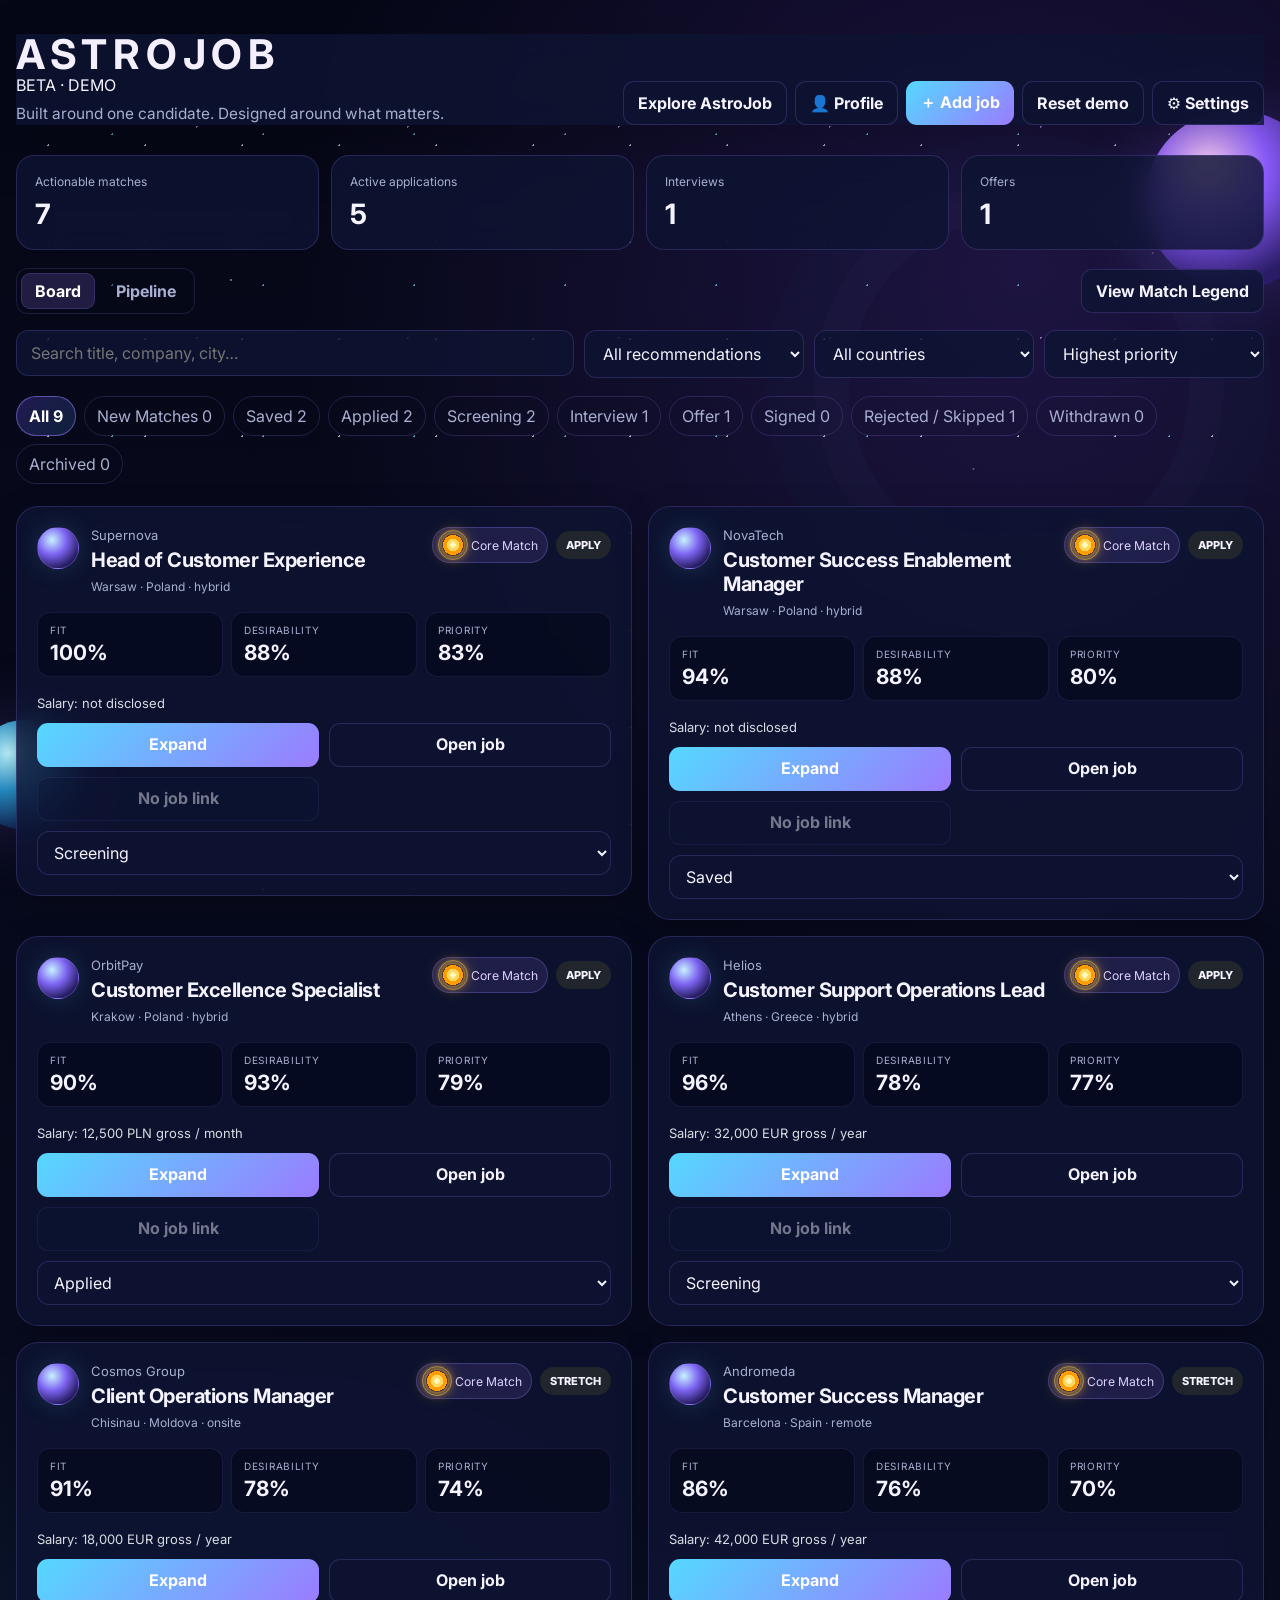
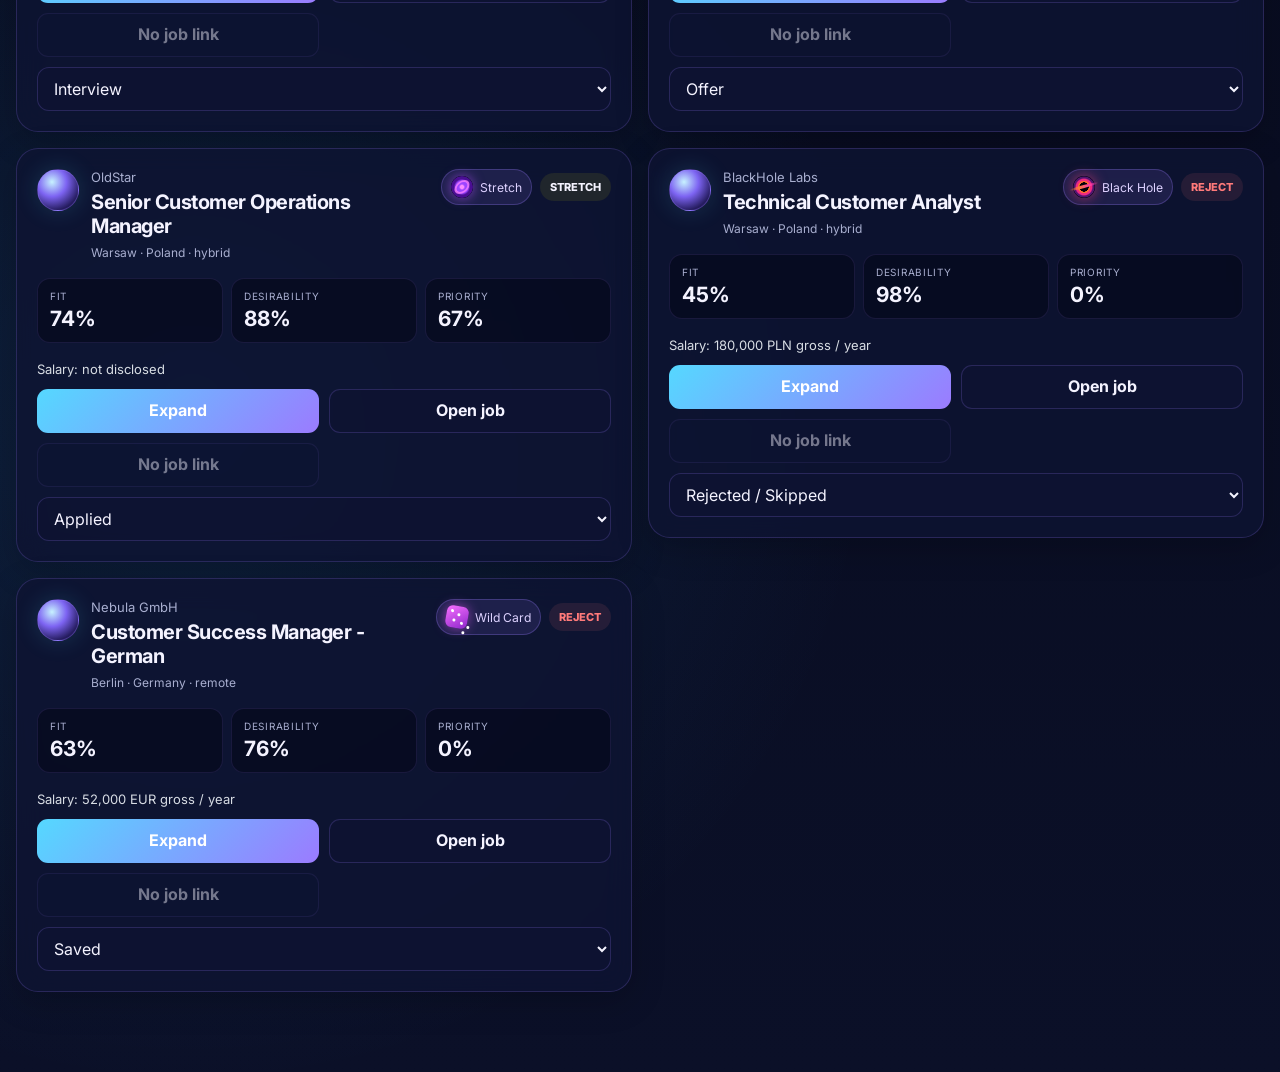
==== commit 8dc78af9: "Add Beta Demo badge to AstroJob demo header" ====
--- a/projects/astrojob/index.html
+++ b/projects/astrojob/index.html
@@ -30,7 +30,7 @@
   <main class="shell">
     <header class="topbar">
       <div>
-        <div class="eyebrow astro-title">ASTROJOB</div>
+        <div class="astro-brand-row"><div class="eyebrow astro-title">ASTROJOB</div><span class="astro-demo-badge">BETA · DEMO</span></div>
         <p class="subtitle astro-tagline">Built around one candidate. Designed around what matters.</p>
       </div>
       <div class="top-actions">
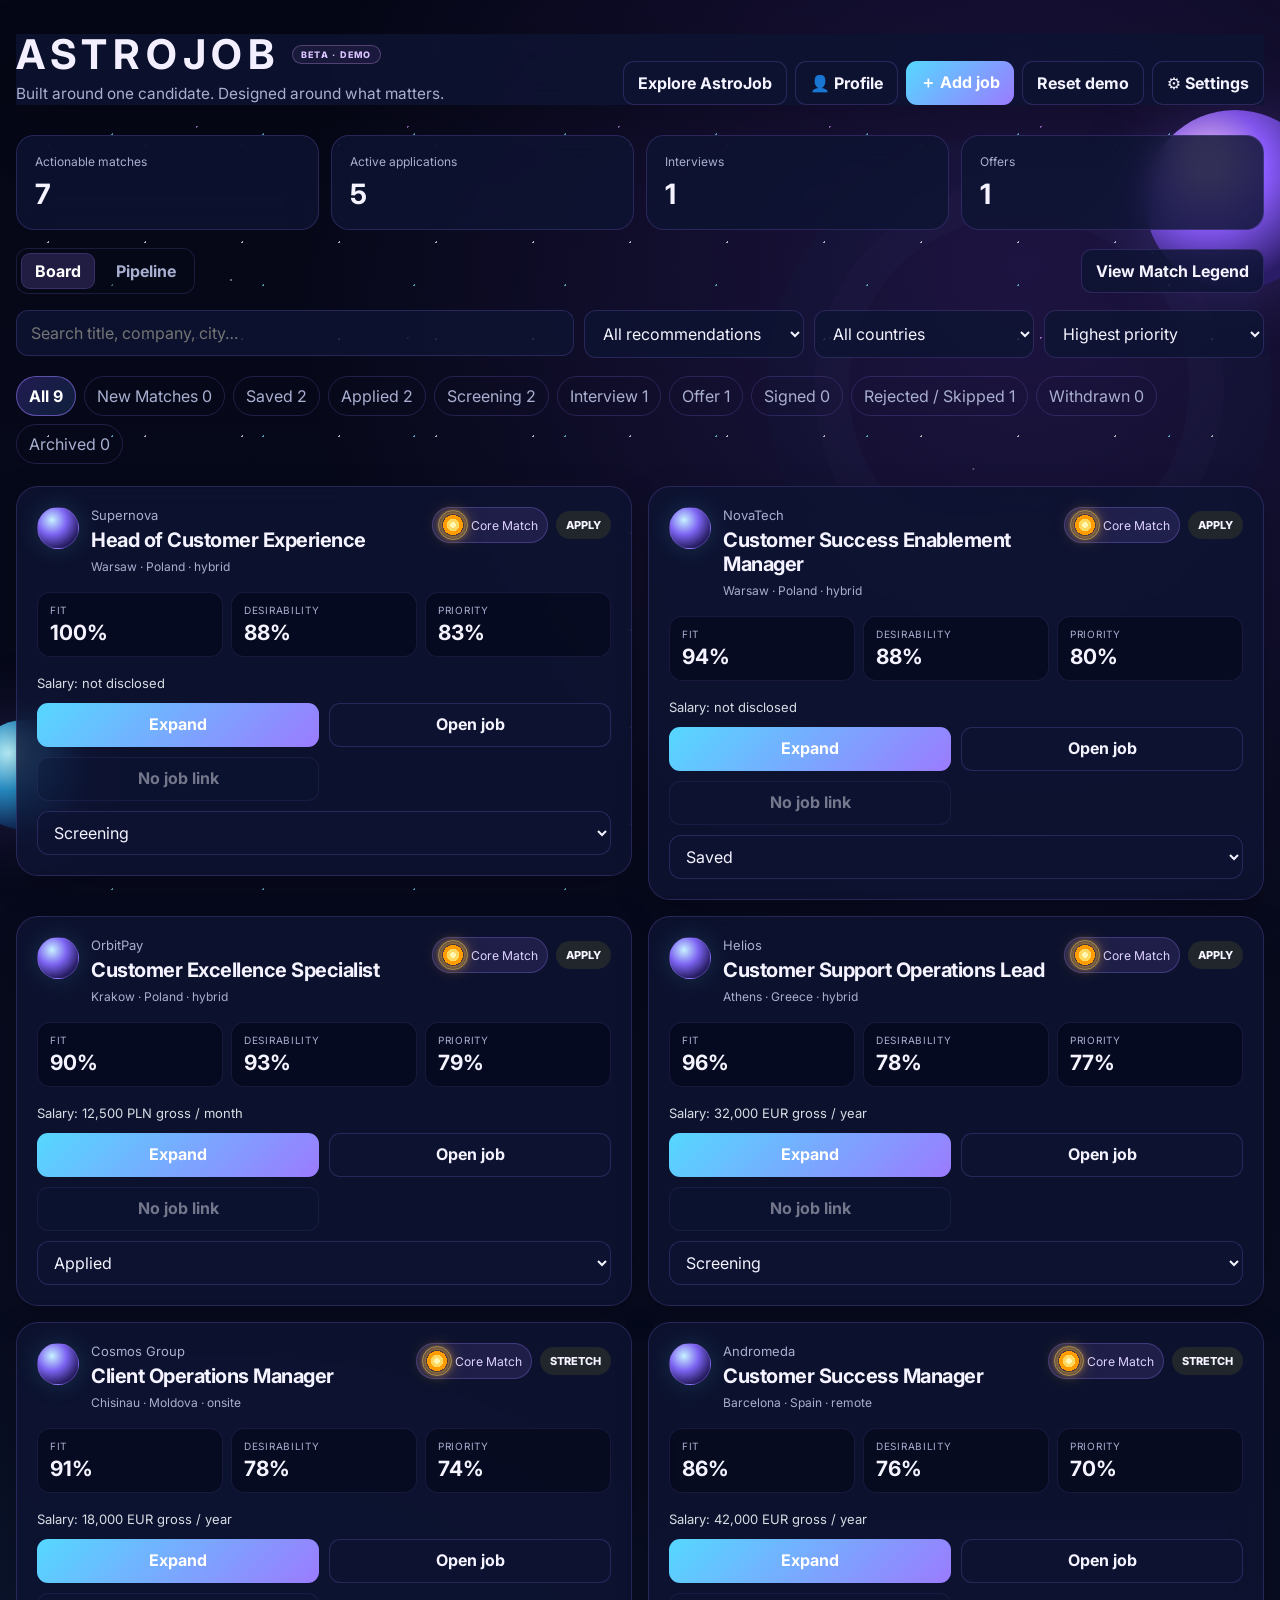
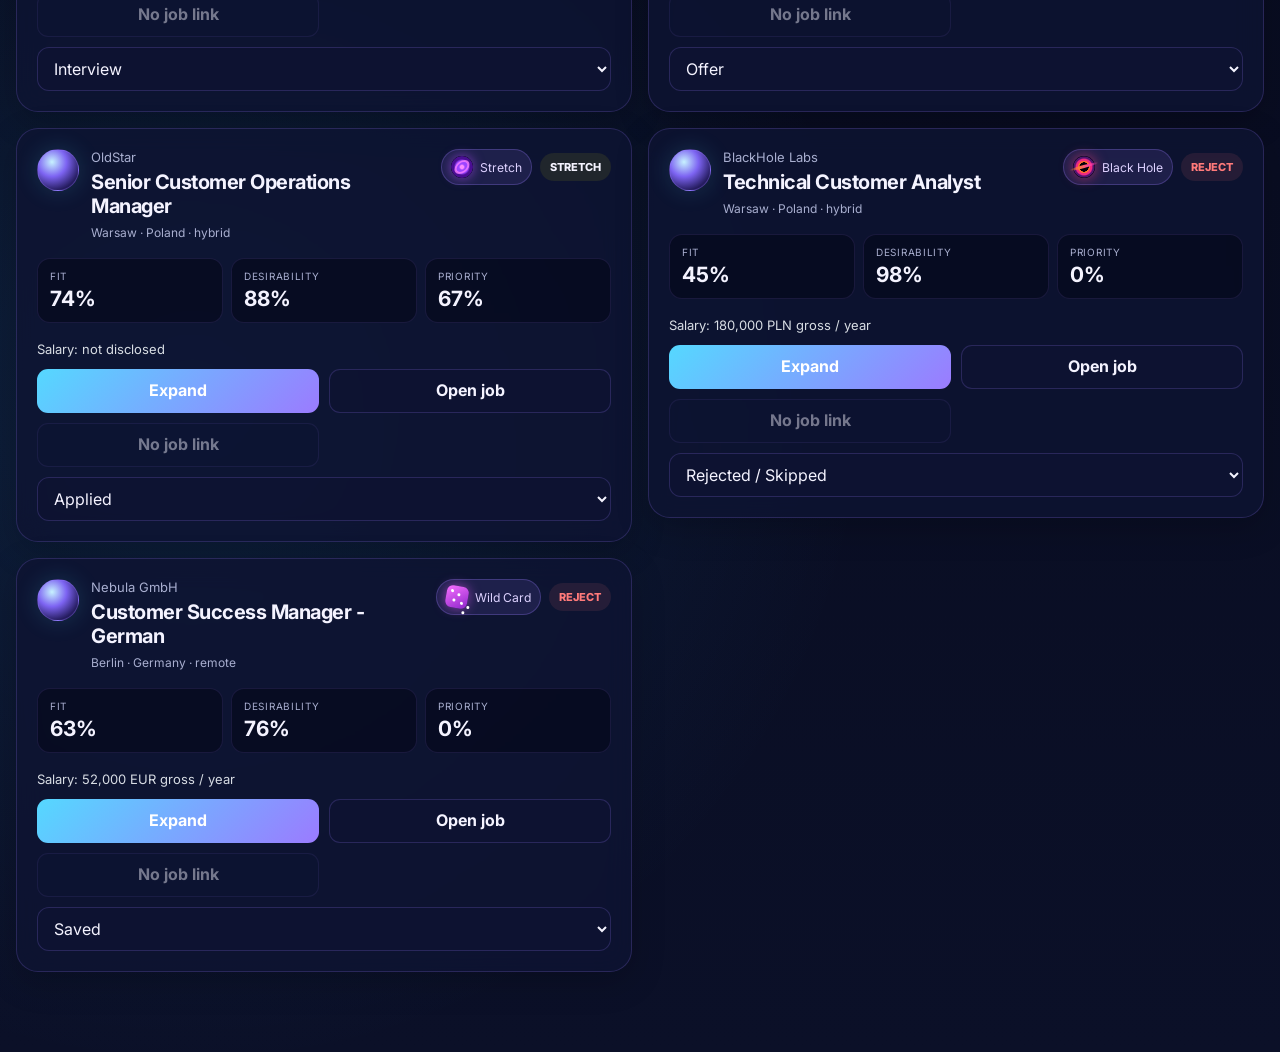
==== commit 10a219e8: "Add Capture to AstroJob bookmarklet" ====
--- a/projects/astrojob/index.html
+++ b/projects/astrojob/index.html
@@ -249,7 +249,7 @@
     <div class="settings-list">
       <div class="settings-row"><div><strong>Export backup</strong><span>Download your saved jobs as a JSON backup.</span></div><button id="exportButton" class="button secondary">Export</button></div>
       <div class="settings-row"><div><strong>Import backup</strong><span>Restore jobs from an AstroJob JSON backup.</span></div><button id="importButton" class="button secondary">Import</button></div>
-    </div>
+    <div class="settings-row bookmarklet-row"><div><strong>Capture from job page</strong><span>Drag this button to your bookmarks bar. On a job page, select the job description and click it to send the role into AstroJob.</span></div><a class="button secondary bookmarklet-link" href="javascript:(()=>{let t=window.getSelection().toString().trim();if(!t){const s=['.jobs-description__container','#job-details','#jobDescriptionText','[data-testid=&quot;job-description&quot;]','.job-description','.job-details','[class*=&quot;job-description&quot;]'];for(const q of s){const e=document.querySelector(q);if(e&&e.innerText.trim().length>100){t=e.innerText.trim();break}}}if(!t||t.length<100){alert('Select the job description text, then click Capture to AstroJob again.');return}const title=(document.querySelector('h1')?.innerText||document.querySelector('meta[property=&quot;og:title&quot;]')?.content||document.title||'').trim();const company=(document.querySelector('meta[property=&quot;og:site_name&quot;]')?.content||'').trim();const u='https://michaelaspice.github.io/portfolio-mihaela-burlacu/projects/astrojob/?capture=1&jd='+encodeURIComponent(t.slice(0,8000))+'&source='+encodeURIComponent(location.href)+'&title='+encodeURIComponent(title.slice(0,180))+'&company='+encodeURIComponent(company.slice(0,120));window.open(u,'_blank','noopener')})();">Capture to AstroJob</a></div></div>
   </dialog>
 
   <dialog id="insightDialog" class="job-dialog insight-dialog">
--- a/projects/astrojob/app/board-demo-20260912.css
+++ b/projects/astrojob/app/board-demo-20260912.css
@@ -607,3 +607,7 @@
 .demo-privacy-note{grid-column:1/-1;padding:13px 15px;border:1px solid rgba(94,205,176,.22);border-radius:13px;background:rgba(94,205,176,.055);color:#a7b8b8;font-size:11px;line-height:1.5}
 .demo-privacy-note strong{color:#9ce6ba}
 @media(max-width:700px){.how-it-works-content{grid-template-columns:1fr;padding:15px 18px 20px}.how-it-works-content .manual-section,.demo-privacy-note{grid-column:auto}.how-it-works-dialog>.dialog-head{padding:18px 18px 0}}
+
+/* Public demo brand badge */
+.astro-brand-row{display:flex;align-items:center;gap:12px;flex-wrap:wrap}
+.astro-demo-badge{display:inline-flex;align-items:center;padding:4px 8px;border:1px solid rgba(226,174,255,.28);border-radius:999px;background:rgba(194,123,255,.08);color:#d9c3ff;font-size:9px;font-weight:800;letter-spacing:.14em;line-height:1;white-space:nowrap}
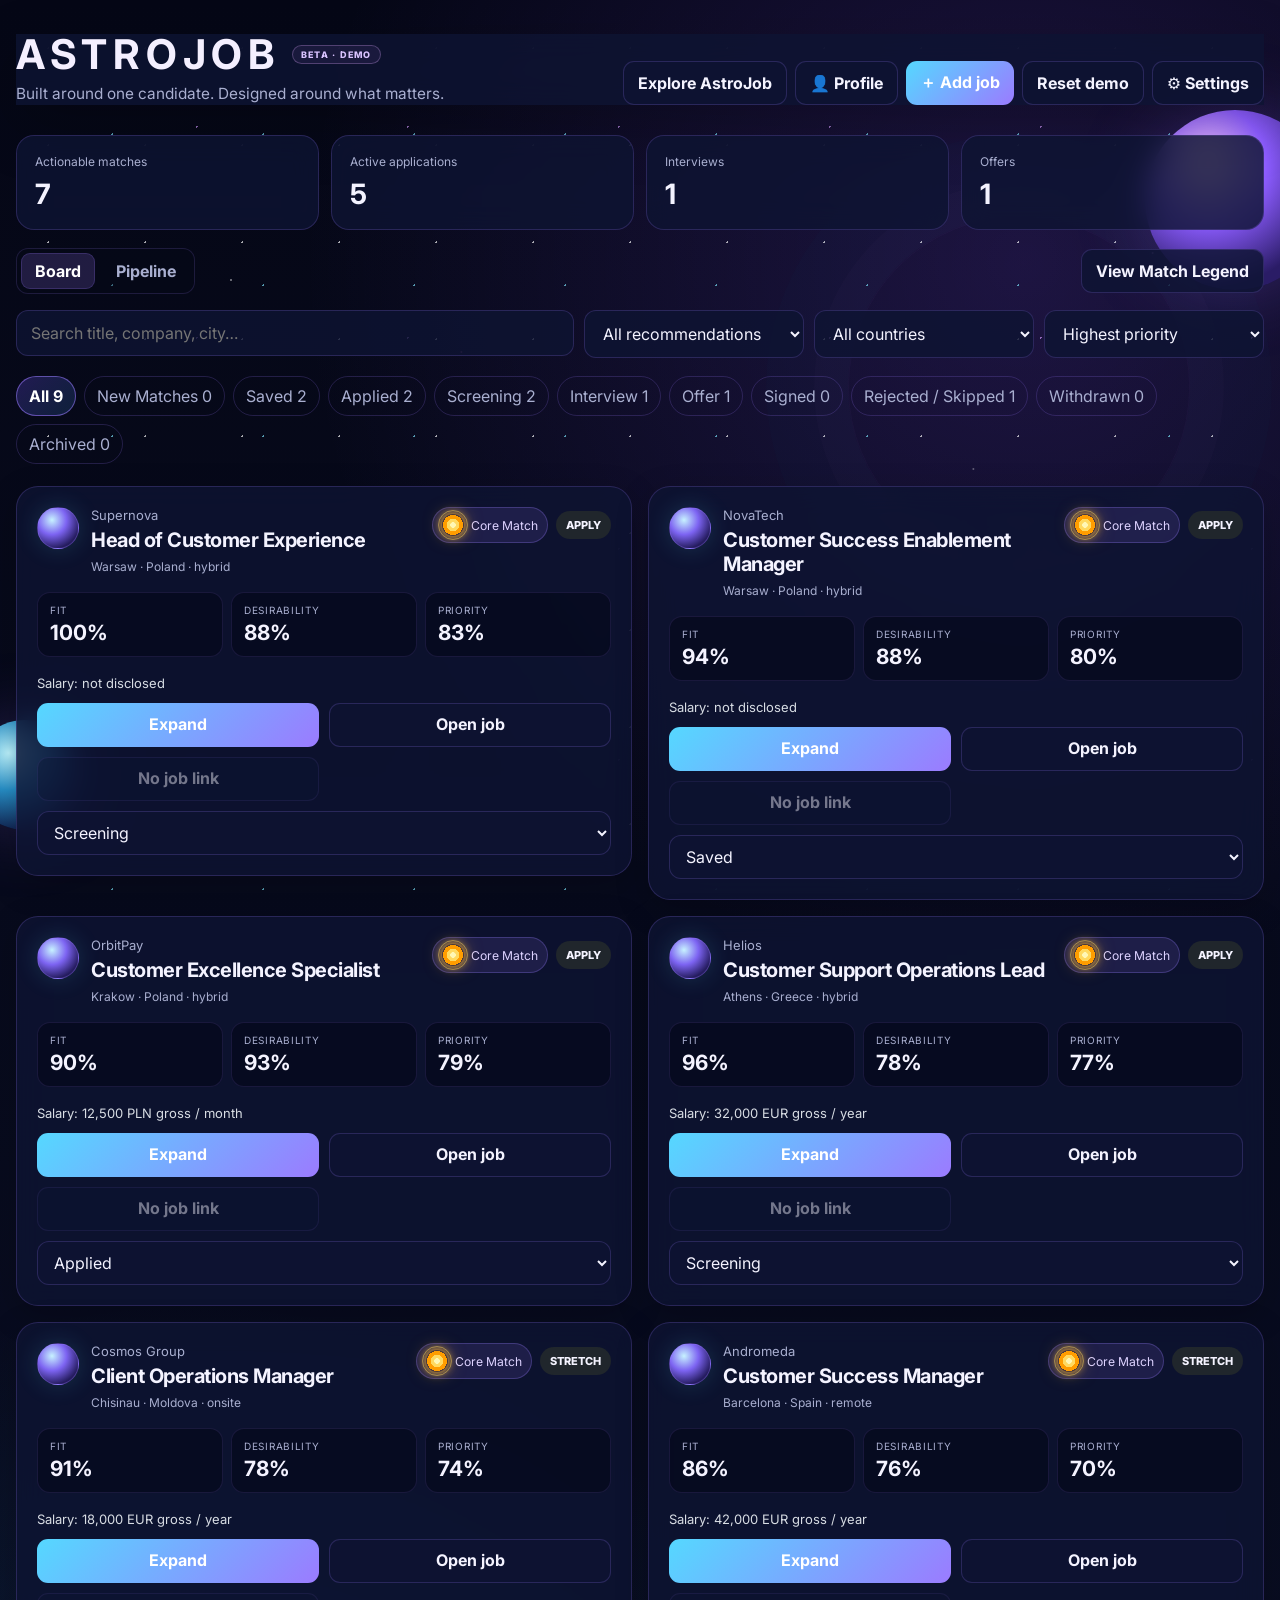
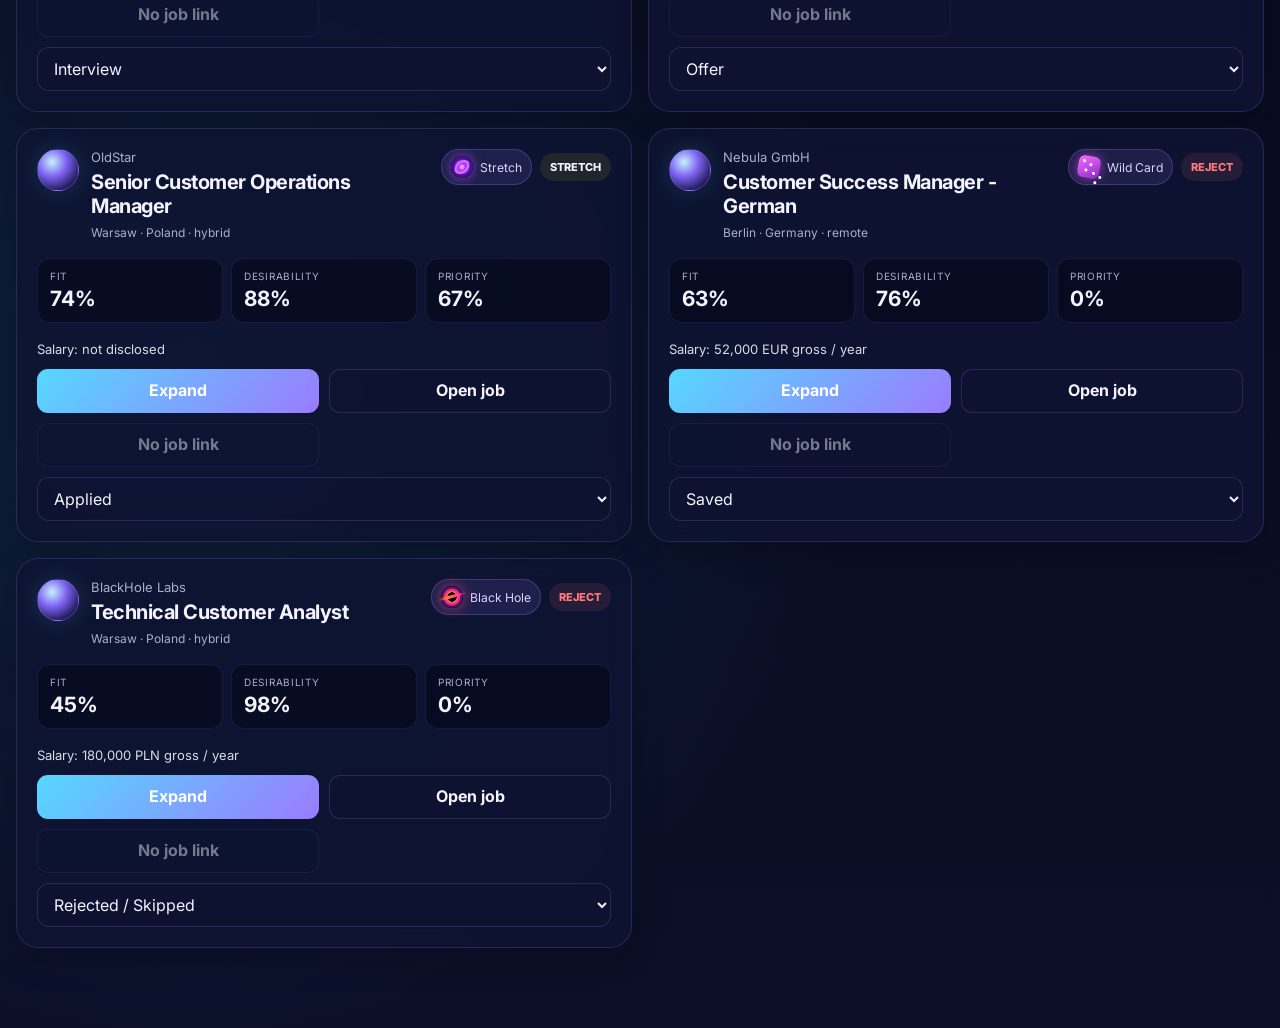
==== commit 9282327c: "Add planet icon and bookmarklet instructions" ====
--- a/projects/astrojob/index.html
+++ b/projects/astrojob/index.html
@@ -210,7 +210,7 @@
         <h3>Quick user manual</h3>
         <ol>
           <li><strong>Open Profile</strong> to see the candidate information AstroJob uses when evaluating roles.</li>
-          <li><strong>Add Job</strong> to enter a role manually or paste a job link and try automatic parsing.</li>
+          <li><strong>Add Job</strong> to enter a role manually or paste a job link and try automatic parsing. For faster capture while browsing, drag <strong>🪐 Capture to AstroJob</strong> from Settings to your bookmarks bar; on a job page, select the job description and click the bookmark to send it directly into AstroJob.</li>
           <li><strong>Check the Board</strong> to compare jobs, scores and match classifications at a glance.</li>
           <li><strong>Expand a job</strong> to see the full fit analysis, gaps, matched skills and supporting detail.</li>
           <li><strong>Add Additional Insights</strong> inside the expanded job when AstroJob is missing relevant candidate experience. The job is rescored and the insight becomes reusable candidate memory.</li>
@@ -249,7 +249,7 @@
     <div class="settings-list">
       <div class="settings-row"><div><strong>Export backup</strong><span>Download your saved jobs as a JSON backup.</span></div><button id="exportButton" class="button secondary">Export</button></div>
       <div class="settings-row"><div><strong>Import backup</strong><span>Restore jobs from an AstroJob JSON backup.</span></div><button id="importButton" class="button secondary">Import</button></div>
-    <div class="settings-row bookmarklet-row"><div><strong>Capture from job page</strong><span>Drag this button to your bookmarks bar. On a job page, select the job description and click it to send the role into AstroJob.</span></div><a class="button secondary bookmarklet-link" href="javascript:(()=>{let t=window.getSelection().toString().trim();if(!t){const s=['.jobs-description__container','#job-details','#jobDescriptionText','[data-testid=&quot;job-description&quot;]','.job-description','.job-details','[class*=&quot;job-description&quot;]'];for(const q of s){const e=document.querySelector(q);if(e&&e.innerText.trim().length>100){t=e.innerText.trim();break}}}if(!t||t.length<100){alert('Select the job description text, then click Capture to AstroJob again.');return}const title=(document.querySelector('h1')?.innerText||document.querySelector('meta[property=&quot;og:title&quot;]')?.content||document.title||'').trim();const company=(document.querySelector('meta[property=&quot;og:site_name&quot;]')?.content||'').trim();const u='https://michaelaspice.github.io/portfolio-mihaela-burlacu/projects/astrojob/?capture=1&jd='+encodeURIComponent(t.slice(0,8000))+'&source='+encodeURIComponent(location.href)+'&title='+encodeURIComponent(title.slice(0,180))+'&company='+encodeURIComponent(company.slice(0,120));window.open(u,'_blank','noopener')})();">Capture to AstroJob</a></div></div>
+    <div class="settings-row bookmarklet-row"><div><strong>Capture from job page</strong><span>Drag this button to your bookmarks bar. On a job page, select the job description and click it to send the role into AstroJob.</span></div><a class="button secondary bookmarklet-link" href="javascript:(()=>{let t=window.getSelection().toString().trim();if(!t){const s=['.jobs-description__container','#job-details','#jobDescriptionText','[data-testid=&quot;job-description&quot;]','.job-description','.job-details','[class*=&quot;job-description&quot;]'];for(const q of s){const e=document.querySelector(q);if(e&&e.innerText.trim().length>100){t=e.innerText.trim();break}}}if(!t||t.length<100){alert('Select the job description text, then click Capture to AstroJob again.');return}const title=(document.querySelector('h1')?.innerText||document.querySelector('meta[property=&quot;og:title&quot;]')?.content||document.title||'').trim();const company=(document.querySelector('meta[property=&quot;og:site_name&quot;]')?.content||'').trim();const u='https://michaelaspice.github.io/portfolio-mihaela-burlacu/projects/astrojob/?capture=1&jd='+encodeURIComponent(t.slice(0,8000))+'&source='+encodeURIComponent(location.href)+'&title='+encodeURIComponent(title.slice(0,180))+'&company='+encodeURIComponent(company.slice(0,120));window.open(u,'_blank','noopener')})();">🪐 Capture to AstroJob</a></div></div>
   </dialog>
 
   <dialog id="insightDialog" class="job-dialog insight-dialog">
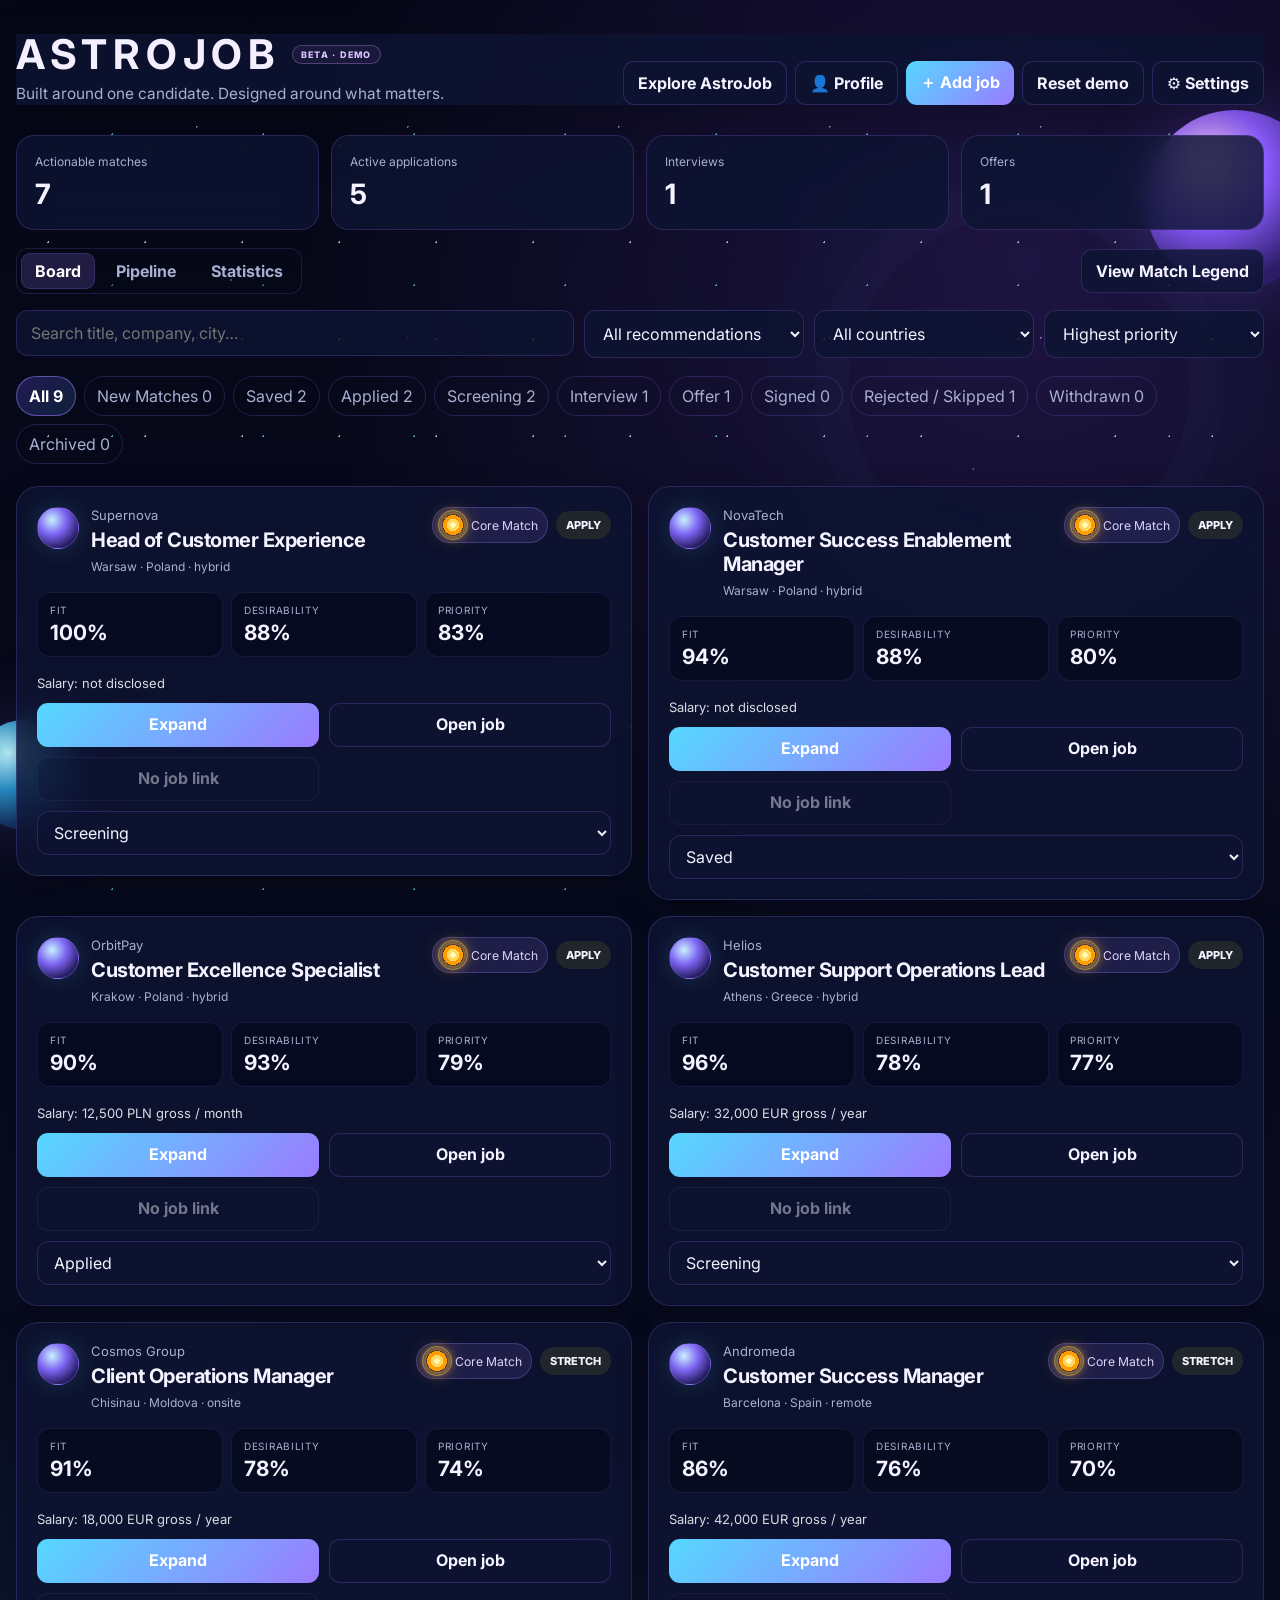
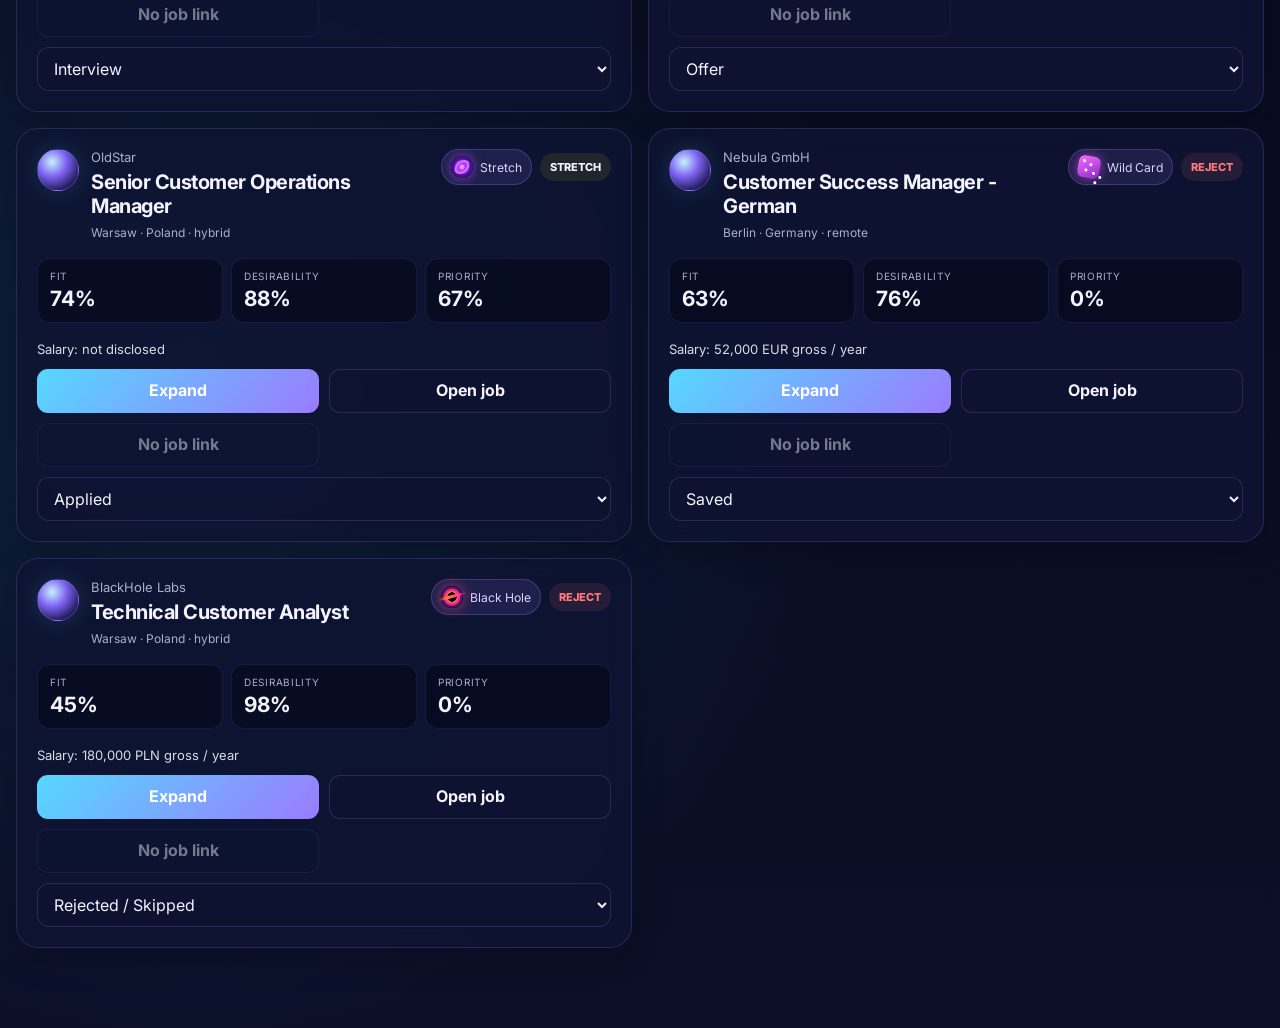
==== commit b7d749f0: "Add Statistics view to AstroJob" ====
--- a/projects/astrojob/index.html
+++ b/projects/astrojob/index.html
@@ -7,7 +7,7 @@
   <link rel="preconnect" href="https://fonts.googleapis.com">
   <link rel="preconnect" href="https://fonts.gstatic.com" crossorigin>
   <link href="https://fonts.googleapis.com/css2?family=Inter:wght@400;500;600;700;800&display=swap" rel="stylesheet">
-  <link rel="stylesheet" href="app/board-demo-20260912.css?v=20260912-recover" />
+  <link rel="stylesheet" href="app/board-demo-20260912.css?v=20260912-statistics" />
   <link rel="icon" href="data:image/svg+xml,%3Csvg xmlns='http://www.w3.org/2000/svg' viewBox='0 0 64 64'%3E%3Cdefs%3E%3CradialGradient id='g'%3E%3Cstop stop-color='%23f6b7ff'/%3E%3Cstop offset='.55' stop-color='%23936cff'/%3E%3Cstop offset='1' stop-color='%233c2b78'/%3E%3C/radialGradient%3E%3C/defs%3E%3Ccircle cx='32' cy='32' r='15' fill='url(%23g)'/%3E%3Cellipse cx='32' cy='32' rx='28' ry='10' fill='none' stroke='%23d9c4ff' stroke-width='3' transform='rotate(-15 32 32)'/%3E%3Ccircle cx='49' cy='19' r='2' fill='%23fff'/%3E%3C/svg%3E">
 </head>
 <body><section id="authGate" class="auth-gate" hidden style="display:none"><div class="auth-card"><div class="eyebrow astro-title auth-logo">ASTROJOB</div><p class="auth-kicker">PERSONAL MISSION CONTROL</p><h1>Your job search.<br>Your universe.</h1><p class="auth-copy">Sign in to access your private application board.</p><form id="authForm"><label>Email<input id="authEmail" type="email" autocomplete="email" required placeholder="you@example.com"></label><label>Password<input id="authPassword" type="password" autocomplete="current-password" required minlength="6" placeholder="••••••••"></label><button id="authSubmit" class="button primary" type="submit">Sign in</button><button id="signUpButton" class="button secondary" type="button">Create my account</button><p id="authMessage" class="auth-message"></p></form></div></section><div id="appRoot"><div class="stars"></div><div class="planet planet-one"></div><div class="planet planet-two"></div>
@@ -48,6 +48,7 @@
       <nav class="view-switch" id="viewSwitch" aria-label="AstroJob view">
         <button type="button" id="boardViewButton" class="view-button active" data-view="board">Board</button>
         <button type="button" id="pipelineViewButton" class="view-button" data-view="pipeline">Pipeline</button>
+        <button type="button" id="statisticsViewButton" class="view-button" data-view="statistics">Statistics</button>
       </nav>
       <button type="button" id="matchLegendButton" class="button secondary match-legend-button">View Match Legend</button>
     </div>
@@ -62,6 +63,7 @@
     <nav class="tabs" id="tabs" aria-label="Application status"></nav>
     <section id="jobsGrid" class="jobs-grid" aria-live="polite"></section>
     <section id="pipelineView" class="pipeline-view" hidden aria-live="polite"></section>
+    <section id="statisticsView" class="statistics-view" hidden aria-live="polite"></section>
     <div id="emptyState" class="empty-state" hidden>
       <strong>No jobs here yet.</strong>
       <span>Add a role and AstroJob will score it against your profile and hard rules.</span>
@@ -276,6 +278,6 @@
       </div>
     </form>
   </dialog>
-  <script type="module" src="app/board-demo-20260912.js?v=20260912-recover"></script>
+  <script type="module" src="app/board-demo-20260912.js?v=20260912-statistics"></script>
 </body>
 </html>
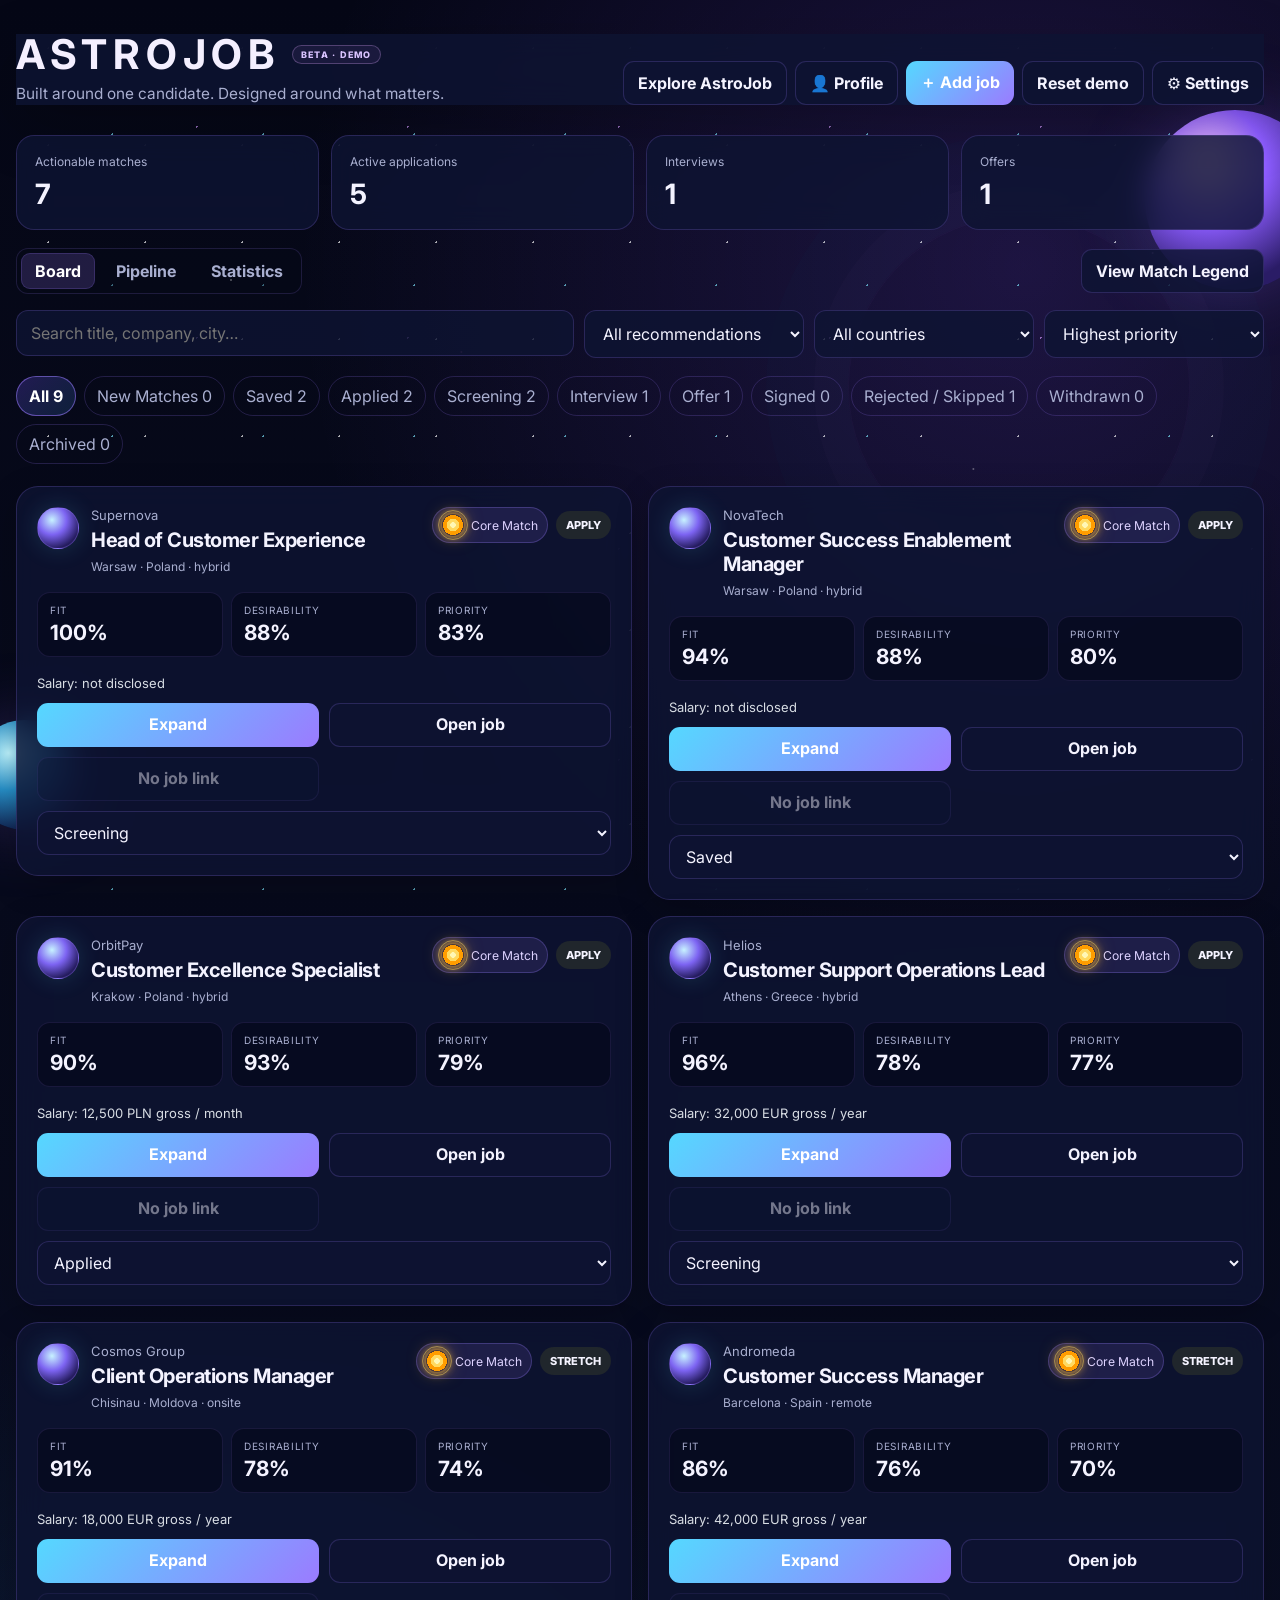
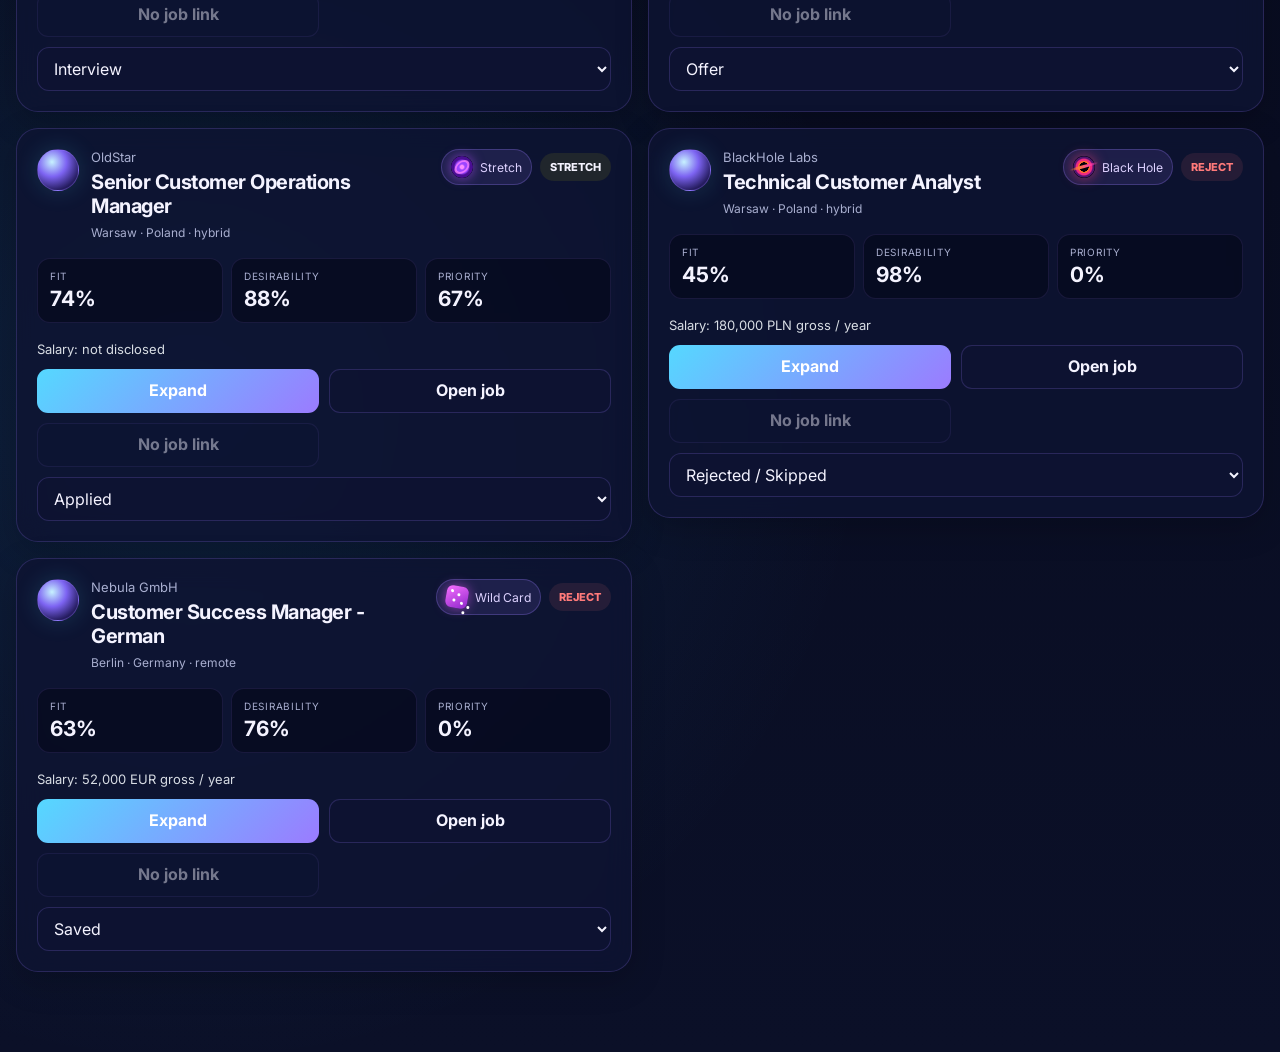
==== commit b531f808: "Rename AstroJob bookmarklet label" ====
--- a/projects/astrojob/index.html
+++ b/projects/astrojob/index.html
@@ -212,7 +212,7 @@
         <h3>Quick user manual</h3>
         <ol>
           <li><strong>Open Profile</strong> to see the candidate information AstroJob uses when evaluating roles.</li>
-          <li><strong>Add Job</strong> to enter a role manually or paste a job link and try automatic parsing. For faster capture while browsing, drag <strong>🪐 Capture to AstroJob</strong> from Settings to your bookmarks bar; on a job page, select the job description and click the bookmark to send it directly into AstroJob.</li>
+          <li><strong>Add Job</strong> to enter a role manually or paste a job link and try automatic parsing. For faster capture while browsing, drag <strong>✨ AstroJob Capture</strong> from Settings to your bookmarks bar; on a job page, select the job description and click the bookmark to send it directly into AstroJob.</li>
           <li><strong>Check the Board</strong> to compare jobs, scores and match classifications at a glance.</li>
           <li><strong>Expand a job</strong> to see the full fit analysis, gaps, matched skills and supporting detail.</li>
           <li><strong>Add Additional Insights</strong> inside the expanded job when AstroJob is missing relevant candidate experience. The job is rescored and the insight becomes reusable candidate memory.</li>
@@ -251,7 +251,7 @@
     <div class="settings-list">
       <div class="settings-row"><div><strong>Export backup</strong><span>Download your saved jobs as a JSON backup.</span></div><button id="exportButton" class="button secondary">Export</button></div>
       <div class="settings-row"><div><strong>Import backup</strong><span>Restore jobs from an AstroJob JSON backup.</span></div><button id="importButton" class="button secondary">Import</button></div>
-    <div class="settings-row bookmarklet-row"><div><strong>Capture from job page</strong><span>Drag this button to your bookmarks bar. On a job page, select the job description and click it to send the role into AstroJob.</span></div><a class="button secondary bookmarklet-link" href="javascript:(()=>{let t=window.getSelection().toString().trim();if(!t){const s=['.jobs-description__container','#job-details','#jobDescriptionText','[data-testid=&quot;job-description&quot;]','.job-description','.job-details','[class*=&quot;job-description&quot;]'];for(const q of s){const e=document.querySelector(q);if(e&&e.innerText.trim().length>100){t=e.innerText.trim();break}}}if(!t||t.length<100){alert('Select the job description text, then click Capture to AstroJob again.');return}const title=(document.querySelector('h1')?.innerText||document.querySelector('meta[property=&quot;og:title&quot;]')?.content||document.title||'').trim();const company=(document.querySelector('meta[property=&quot;og:site_name&quot;]')?.content||'').trim();const u='https://michaelaspice.github.io/portfolio-mihaela-burlacu/projects/astrojob/?capture=1&jd='+encodeURIComponent(t.slice(0,8000))+'&source='+encodeURIComponent(location.href)+'&title='+encodeURIComponent(title.slice(0,180))+'&company='+encodeURIComponent(company.slice(0,120));window.open(u,'_blank','noopener')})();">🪐 Capture to AstroJob</a></div></div>
+    <div class="settings-row bookmarklet-row"><div><strong>Capture from job page</strong><span>Drag this button to your bookmarks bar. On a job page, select the job description and click it to send the role into AstroJob.</span></div><a class="button secondary bookmarklet-link" href="javascript:(()=>{let t=window.getSelection().toString().trim();if(!t){const s=['.jobs-description__container','#job-details','#jobDescriptionText','[data-testid=&quot;job-description&quot;]','.job-description','.job-details','[class*=&quot;job-description&quot;]'];for(const q of s){const e=document.querySelector(q);if(e&&e.innerText.trim().length>100){t=e.innerText.trim();break}}}if(!t||t.length<100){alert('Select the job description text, then click Capture to AstroJob again.');return}const title=(document.querySelector('h1')?.innerText||document.querySelector('meta[property=&quot;og:title&quot;]')?.content||document.title||'').trim();const company=(document.querySelector('meta[property=&quot;og:site_name&quot;]')?.content||'').trim();const u='https://michaelaspice.github.io/portfolio-mihaela-burlacu/projects/astrojob/?capture=1&jd='+encodeURIComponent(t.slice(0,8000))+'&source='+encodeURIComponent(location.href)+'&title='+encodeURIComponent(title.slice(0,180))+'&company='+encodeURIComponent(company.slice(0,120));window.open(u,'_blank','noopener')})();">✨ AstroJob Capture</a></div></div>
   </dialog>
 
   <dialog id="insightDialog" class="job-dialog insight-dialog">
--- a/projects/astrojob/app/board-demo-20260912.css
+++ b/projects/astrojob/app/board-demo-20260912.css
@@ -611,3 +611,37 @@
 /* Public demo brand badge */
 .astro-brand-row{display:flex;align-items:center;gap:12px;flex-wrap:wrap}
 .astro-demo-badge{display:inline-flex;align-items:center;padding:4px 8px;border:1px solid rgba(226,174,255,.28);border-radius:999px;background:rgba(194,123,255,.08);color:#d9c3ff;font-size:9px;font-weight:800;letter-spacing:.14em;line-height:1;white-space:nowrap}
+
+/* Statistics view */
+.statistics-view{padding:10px 0 32px}
+.statistics-head{display:flex;justify-content:space-between;align-items:end;margin:8px 0 18px}
+.statistics-head h2{margin:3px 0 4px;font-size:30px;letter-spacing:-.035em}
+.statistics-head p{margin:0;color:var(--muted);font-size:13px}
+.stat-overview{display:grid;grid-template-columns:repeat(4,minmax(0,1fr));gap:12px;margin-bottom:14px}
+.insight-card{padding:18px;border:1px solid rgba(154,123,255,.16);border-radius:15px;background:rgba(10,14,38,.68)}
+.insight-card span{display:block;color:var(--muted);font-size:10px;text-transform:uppercase;letter-spacing:.12em}
+.insight-card strong{display:block;margin:9px 0 4px;font-size:30px}
+.insight-card small{color:#8f97b6;font-size:11px}
+.statistics-grid{display:grid;grid-template-columns:repeat(2,minmax(0,1fr));gap:14px}
+.analytics-panel{padding:19px;border:1px solid rgba(154,123,255,.16);border-radius:16px;background:rgba(10,14,38,.58)}
+.analytics-panel.wide-panel{grid-column:1/-1}
+.analytics-title{margin-bottom:12px;color:#d8d4ea;font-size:11px;font-weight:800;text-transform:uppercase;letter-spacing:.14em}
+.analytics-subtitle{margin:-6px 0 16px;color:var(--muted);font-size:12px}
+.bar-row{display:grid;grid-template-columns:minmax(130px,190px) 1fr 34px;align-items:center;gap:12px;margin:11px 0;font-size:12px;color:#bcc3d9}
+.bar-row>span{white-space:nowrap;overflow:hidden;text-overflow:ellipsis}
+.bar-row>strong{text-align:right;font-size:11px;color:#dfe2ef}
+.bar-track{height:10px;border-radius:999px;background:rgba(255,255,255,.06);overflow:hidden}
+.bar-track i{display:block;height:100%;border-radius:999px;background:#7d68f4}
+.bar-track i.strong{background:#4bd1a0}.bar-track i.good{background:#61a5ff}.bar-track i.partial{background:#d7943d}.bar-track i.weak{background:#e65c69}
+.bar-track i.match-0{background:#ffbd43}.bar-track i.match-1{background:#3bbfe4}.bar-track i.match-2{background:#a65cff}.bar-track i.match-3{background:#df5de7}.bar-track i.match-4{background:#ef5c7b}
+.bar-track i.stage-0{background:#4f8be8}.bar-track i.stage-1{background:#7b43ef}.bar-track i.stage-2{background:#6468f2}.bar-track i.stage-3{background:#42c89a}.bar-track i.stage-4{background:#efb64e}.bar-track i.stage-5{background:#7ed3b3}
+.bar-track i.archetype{background:#7d68f4}.bar-track i.exit{background:#d85c7b}
+.analytics-empty{padding:25px 0;color:#777f9c;font-size:12px}
+.applications-table{display:grid;gap:5px}
+.analytics-job{display:flex;justify-content:space-between;gap:20px;width:100%;padding:11px 4px;border:0;border-bottom:1px solid rgba(154,123,255,.09);background:transparent;color:var(--text);text-align:left;cursor:pointer}
+.analytics-job:hover{background:rgba(255,255,255,.02)}
+.analytics-job>span{display:grid;gap:3px}.analytics-job>span:last-child{text-align:right}
+.analytics-job strong{font-size:12px}.analytics-job small{color:var(--muted);font-size:10px}
+.statistics-view[hidden]{display:none!important}
+@media(max-width:1050px){.stat-overview{grid-template-columns:repeat(2,1fr)}.statistics-grid{grid-template-columns:1fr}.analytics-panel.wide-panel{grid-column:auto}}
+@media(max-width:620px){.stat-overview{grid-template-columns:1fr 1fr}.bar-row{grid-template-columns:115px 1fr 28px;gap:8px}.statistics-head h2{font-size:24px}}
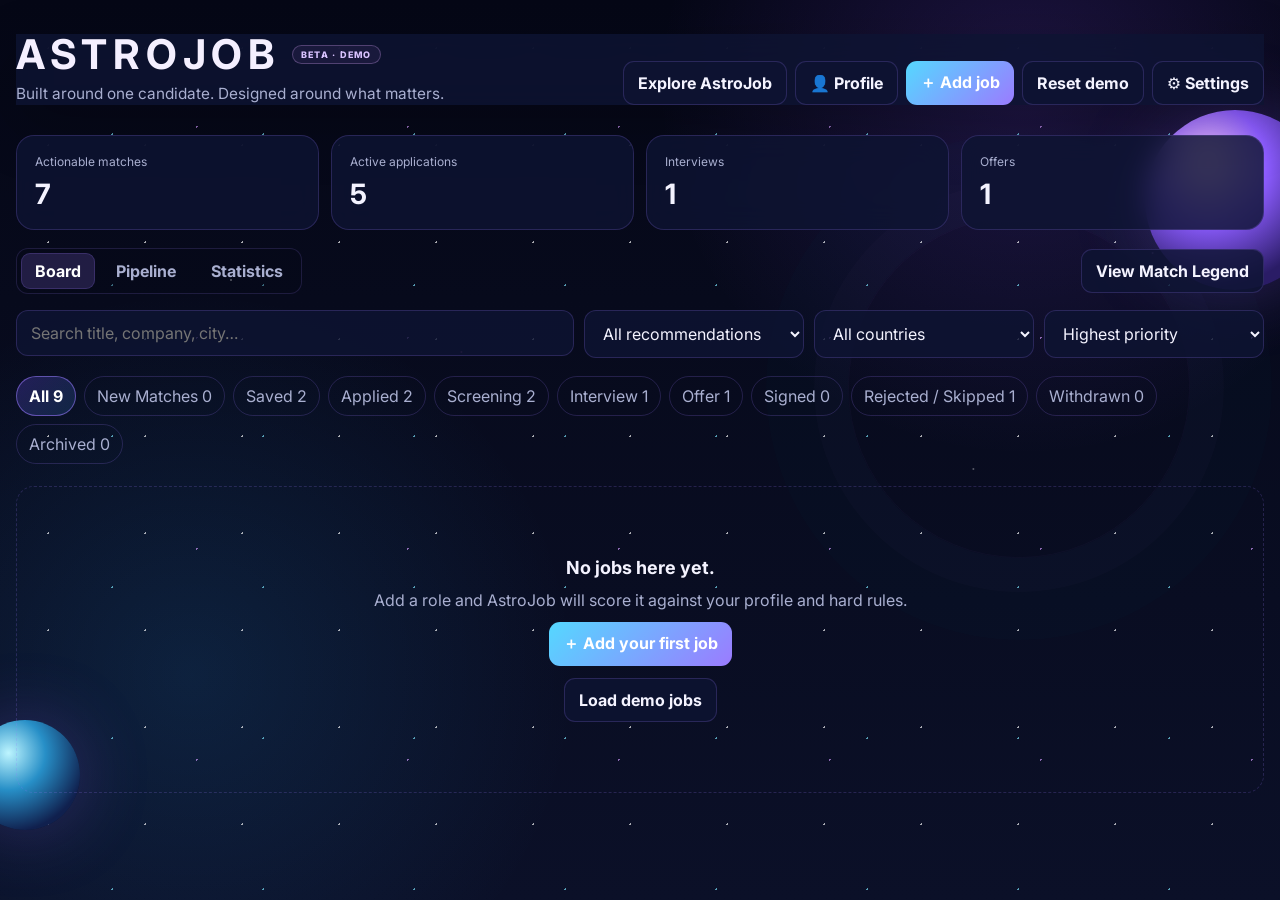
==== commit 36745b93: "Add structured match analysis sections" ====
--- a/projects/astrojob/index.html
+++ b/projects/astrojob/index.html
@@ -88,7 +88,13 @@
   <div><h3>Languages Mentioned</h3><div class="language-badges intel-badges"></div></div>
   <div><h3>Mentioned Experience</h3><div class="experience-badges intel-badges"></div></div>
 </div>
-<div class="intel-section gap-section"><h3>Gaps to Fill</h3><div class="gap-badges intel-badges"></div></div>
+<div class="match-analysis">
+  <div class="analysis-box strengths-box"><h3>Strengths</h3><div class="strength-badges intel-badges"></div></div>
+  <div class="analysis-box weaknesses-box"><h3>Weaknesses</h3><div class="weakness-badges intel-badges"></div></div>
+  <div class="analysis-box transferable-box"><h3>Transferable Skills</h3><div class="transferable-badges intel-badges"></div></div>
+  <div class="analysis-box learning-box"><h3>To Learn</h3><div class="learn-badges intel-badges"></div></div>
+  <div class="analysis-box blockers-box"><h3>Hard Blockers</h3><div class="blocker-badges intel-badges"></div></div>
+</div>
 </div>
       <details class="match-details"><summary>Why this match</summary><div class="details-grid"><div><h3>Strong signals</h3><ul class="reasons-list"></ul></div><div><h3>Watch-outs</h3><ul class="gaps-list"></ul></div></div></details>
       <div class="job-notes-preview"></div>
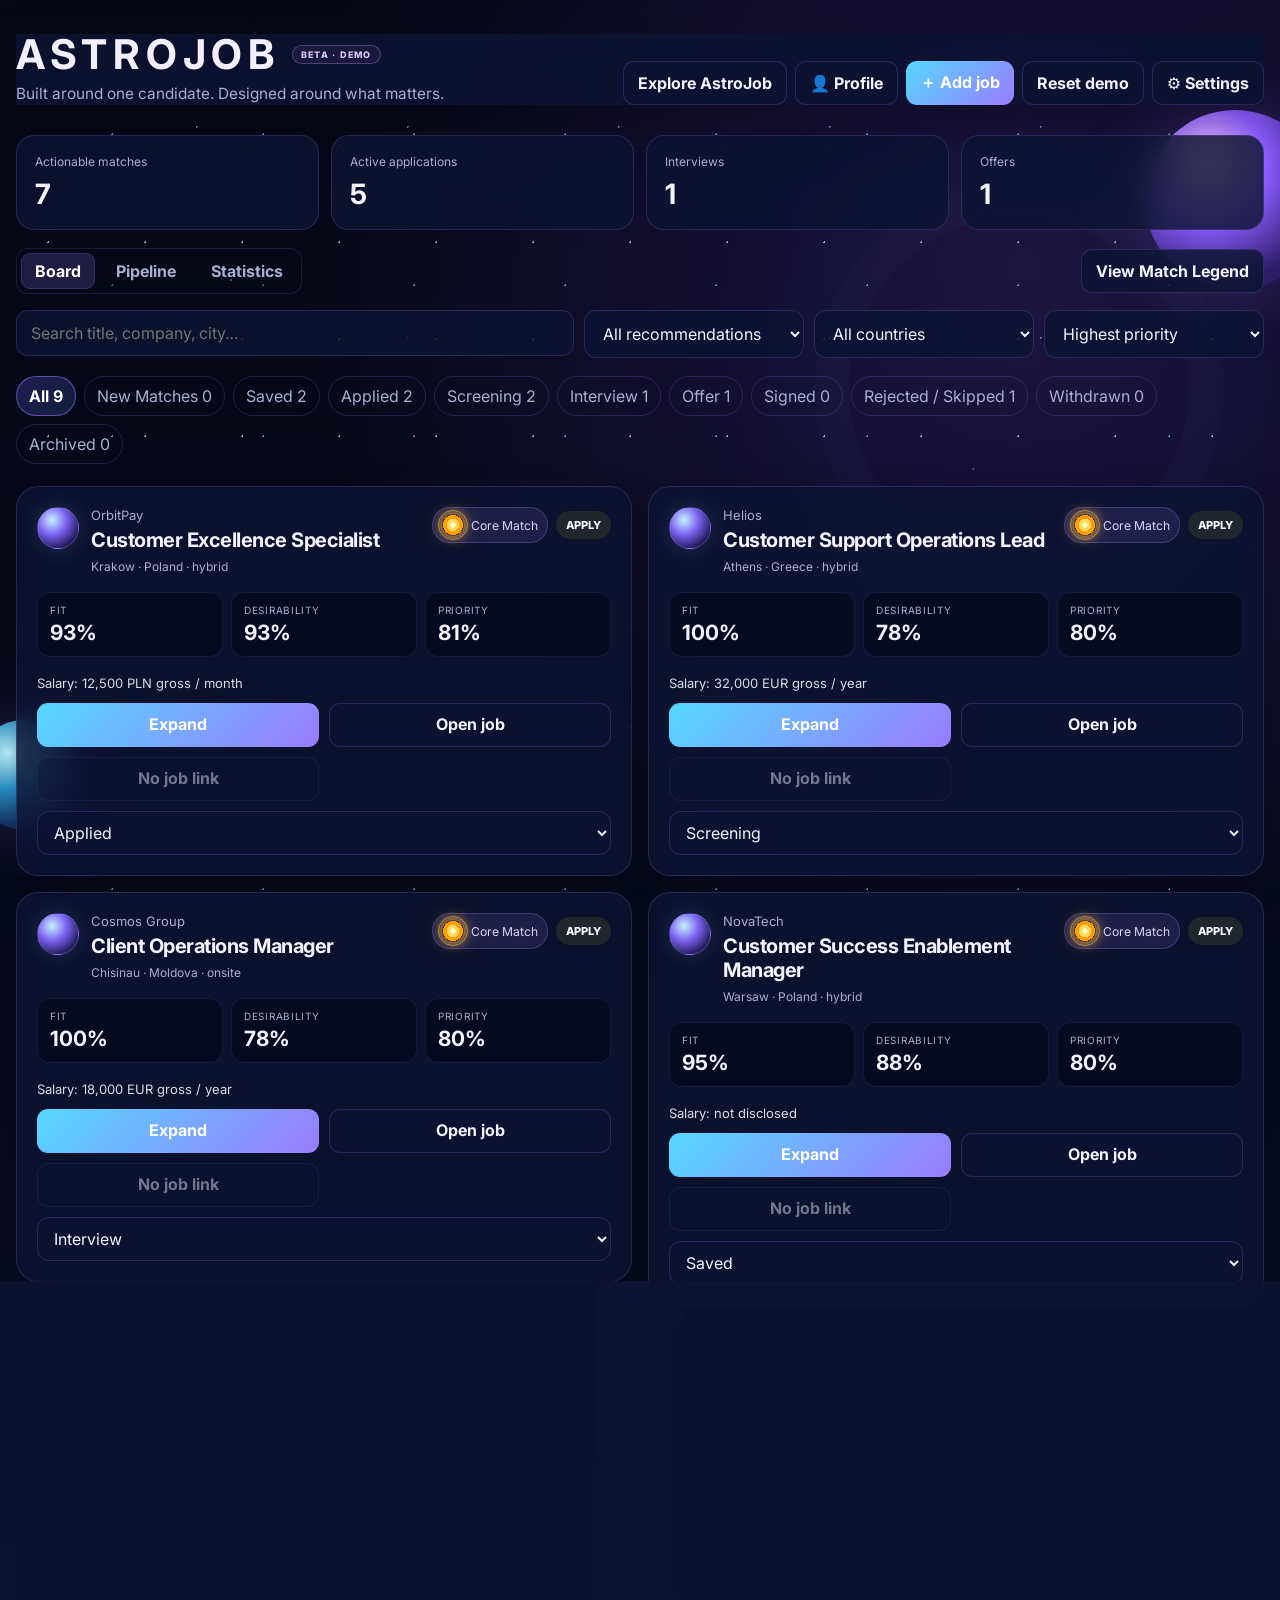
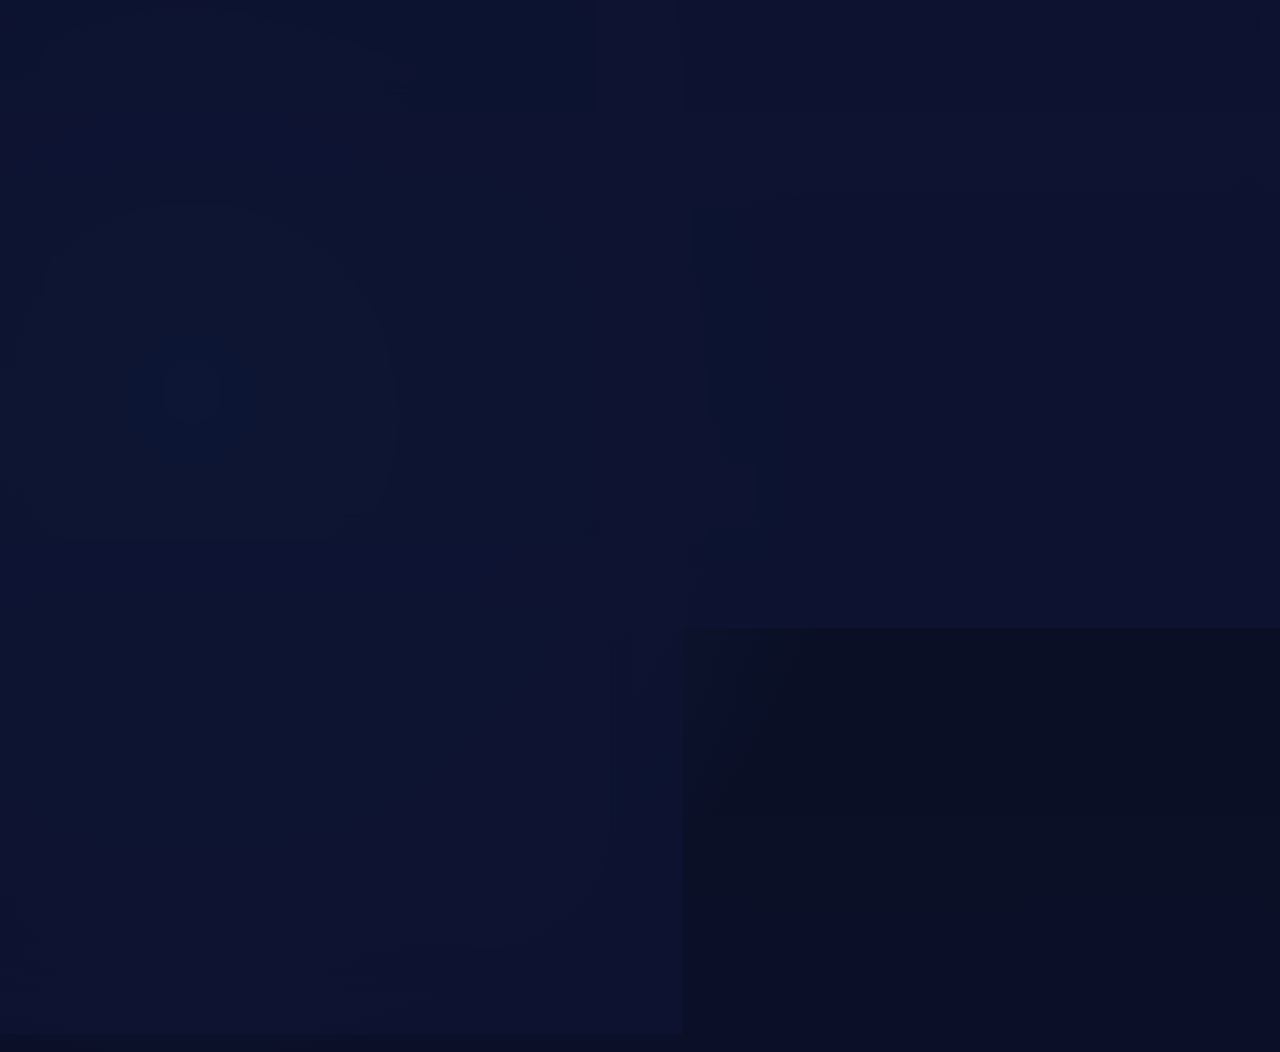
==== commit 8cb59e2c: "Replace em dashes with standard hyphens" ====
--- a/projects/astrojob/index.html
+++ b/projects/astrojob/index.html
@@ -3,7 +3,7 @@
 <head>
   <meta charset="utf-8" />
   <meta name="viewport" content="width=device-width, initial-scale=1" />
-  <title>AstroJob — Personal Job Search</title>
+  <title>AstroJob - Personal Job Search</title>
   <link rel="preconnect" href="https://fonts.googleapis.com">
   <link rel="preconnect" href="https://fonts.gstatic.com" crossorigin>
   <link href="https://fonts.googleapis.com/css2?family=Inter:wght@400;500;600;700;800&display=swap" rel="stylesheet">
@@ -81,7 +81,7 @@
       <div class="scores"><div class="score"><span>Fit</span><strong class="fit-score"></strong></div><div class="score"><span>Desirability</span><strong class="desirability-score"></strong></div><div class="score"><span>Priority</span><strong class="priority-score"></strong></div></div>
       <div class="salary-row"></div><div class="flags"></div>
 <div class="intel-panel">
- <div class="intel-scores"><div><span>Tech fit</span><strong class="tech-fit">—</strong></div><div><span>Role fit</span><strong class="role-fit">—</strong></div><div><span>Seniority fit</span><strong class="seniority-fit">—</strong></div><div><span>Language fit</span><strong class="language-fit">—</strong></div></div>
+ <div class="intel-scores"><div><span>Tech fit</span><strong class="tech-fit">-</strong></div><div><span>Role fit</span><strong class="role-fit">-</strong></div><div><span>Seniority fit</span><strong class="seniority-fit">-</strong></div><div><span>Language fit</span><strong class="language-fit">-</strong></div></div>
  <div class="intel-section"><h3>Tech Stack / Systems</h3><div class="tech-badges intel-badges"></div></div>
  <div class="intel-columns">
   <div><h3>Matched Skills</h3><div class="matched-badges intel-badges"></div></div>
--- a/projects/astrojob/app/board-demo-20260912.css
+++ b/projects/astrojob/app/board-demo-20260912.css
@@ -108,7 +108,7 @@
   .details-grid { grid-template-columns:1fr; }
   .card-actions { grid-template-columns:1fr; }
 }
-/* Ambient space motion — intentionally subtle and entirely behind the UI */
+/* Ambient space motion - intentionally subtle and entirely behind the UI */
 .stars{
   animation:starDrift 42s ease-in-out infinite alternate, starBreath 9s ease-in-out infinite;
 }
@@ -214,7 +214,7 @@
   max-width:680px;
 }
 
-/* Phase 1 — personal job tracker */
+/* Phase 1 - personal job tracker */
 .top-actions{display:flex;gap:8px;flex-wrap:wrap;justify-content:flex-end}
 .empty-state{display:flex;flex-direction:column;align-items:center;gap:12px}
 .empty-state[hidden]{display:none}
@@ -273,7 +273,7 @@
 .intel-scores{display:grid;grid-template-columns:repeat(4,1fr);gap:8px;margin-bottom:15px}.intel-scores>div{padding:9px 10px;border:1px solid rgba(255,255,255,.06);border-radius:10px;background:rgba(255,255,255,.025)}.intel-scores span{display:block;font-size:9px;text-transform:uppercase;letter-spacing:.09em;color:var(--muted)}.intel-scores strong{display:block;margin-top:3px;font-size:17px}.intel-panel h3{margin:0 0 7px;font-size:10px;text-transform:uppercase;letter-spacing:.09em;color:#aeb5ce}.intel-badges{display:flex;flex-wrap:wrap;gap:6px}.intel-badge{padding:5px 8px;border-radius:999px;font-size:10px;border:1px solid rgba(255,255,255,.1);background:rgba(255,255,255,.035)}.intel-badge.match{color:#bff5ff;border-color:rgba(85,216,255,.28)}.intel-badge.transfer{color:#e5c5ff;border-color:rgba(196,108,255,.3)}.intel-badge.learning{color:#ffe1a6;border-color:rgba(255,213,128,.3)}.intel-badge.gap{color:#ffb8b8;border-color:rgba(255,122,122,.28)}.intel-columns{display:grid;grid-template-columns:repeat(3,1fr);gap:12px;margin-top:14px}.intel-empty{font-size:10px;color:#707995}@media(max-width:700px){.intel-scores{grid-template-columns:repeat(2,1fr)}.intel-columns{grid-template-columns:1fr}}
 
 
-/* Intelligence panel spacing — roomier scan layout */
+/* Intelligence panel spacing - roomier scan layout */
 .intel-panel{padding:22px 22px 24px;margin:20px 0 8px}
 .intel-panel h3{margin:0 0 10px}
 .intel-scores{gap:12px;margin-bottom:22px}
@@ -327,7 +327,7 @@
 @media(max-width:700px){.view-switch{width:100%}.view-button{flex:1}.pipeline-board{grid-template-columns:repeat(9,190px);min-width:1800px}}
 
 
-/* Settings — compact maintenance panel */
+/* Settings - compact maintenance panel */
 .settings-dialog{
   width:min(720px,calc(100vw - 32px));
   max-height:86vh;
@@ -645,3 +645,16 @@
 .statistics-view[hidden]{display:none!important}
 @media(max-width:1050px){.stat-overview{grid-template-columns:repeat(2,1fr)}.statistics-grid{grid-template-columns:1fr}.analytics-panel.wide-panel{grid-column:auto}}
 @media(max-width:620px){.stat-overview{grid-template-columns:1fr 1fr}.bar-row{grid-template-columns:115px 1fr 28px;gap:8px}.statistics-head h2{font-size:24px}}
+
+/* Structured match analysis */
+.match-analysis{display:grid;grid-template-columns:repeat(2,minmax(0,1fr));gap:12px;margin-top:16px}
+.analysis-box{padding:14px;border:1px solid rgba(154,123,255,.14);border-radius:14px;background:rgba(255,255,255,.018)}
+.analysis-box h3{margin:0 0 10px;font-size:11px;letter-spacing:.11em;text-transform:uppercase;color:#b9bfd6}
+.blockers-box{grid-column:1/-1}
+.strengths-box{border-color:rgba(75,209,160,.2)}
+.weaknesses-box{border-color:rgba(230,92,105,.18)}
+.transferable-box{border-color:rgba(104,174,255,.2)}
+.learning-box{border-color:rgba(215,148,61,.2)}
+.blockers-box{border-color:rgba(239,92,123,.28);background:rgba(239,92,123,.035)}
+.blockers-box .intel-empty{color:#7f879f}
+@media(max-width:760px){.match-analysis{grid-template-columns:1fr}.blockers-box{grid-column:auto}}
